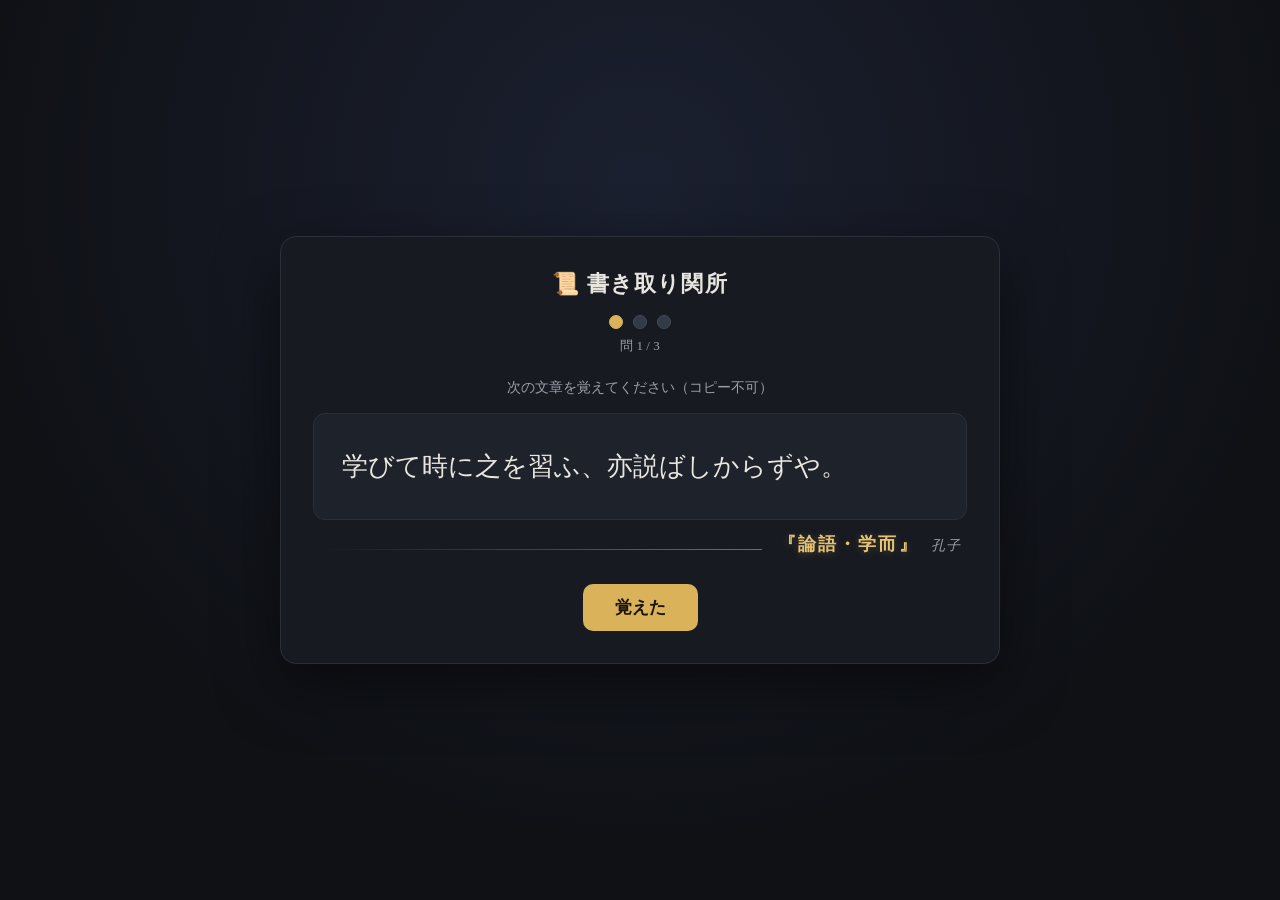
==== continue.html @ 32864d5e "CSSを基盤とクイズに分離し、ヒントのぼかしを6pxに調整 - overlay.css を分割:   - core/overlay.css       … 基盤の共有スタイル（オーバーレイ/カード/ヘ" ====
<!DOCTYPE html>
<html lang="ja">
<head>
  <meta charset="utf-8">
  <meta name="viewport" content="width=device-width, initial-scale=1">
  <title>書き取りを続ける</title>
  <link rel="stylesheet" href="core/overlay.css">
  <link rel="stylesheet" href="quizzes/dictation/dictation.css">
  <style>html, body { margin: 0; height: 100%; background: #0f1115; }</style>
</head>
<body>
  <div id="ytg-root"></div>
  <script src="core/registry.js"></script>
  <script src="core/ui.js"></script>
  <script src="config.js"></script>
  <script src="quizzes/dictation/passages.js"></script>
  <script src="quizzes/dictation/dictation.js"></script>
  <script src="continue.js"></script>
</body>
</html>
---- core/overlay.css ----
/* 書き取り関所 — 基盤（共有）スタイル。
   host.js / continue.js / ui.js が生成する、クイズ形式に依存しない部分。
   クイズ固有のスタイルは各 quizzes/<形式>/<形式>.css に置く。
   読み込み順: この基盤CSS → 各クイズCSS（クイズ側が .ytg-btn 等を上書きできるように）。 */

html.ytg-lock-scroll,
html.ytg-lock-scroll body {
  overflow: hidden !important;
}

.ytg-overlay {
  position: fixed;
  inset: 0;
  z-index: 2147483647;
  background: #0f1115;
  background: radial-gradient(circle at 50% 20%, #1b2030 0%, #0f1115 70%);
  display: flex;
  align-items: center;
  justify-content: center;
  padding: 24px;
  box-sizing: border-box;
  font-family: "Hiragino Mincho ProN", "Yu Mincho", "YuMincho", "MS Mincho", serif;
  color: #e8e6df;
}

.ytg-card {
  width: min(720px, 100%);
  max-height: calc(100vh - 48px);
  overflow-y: auto;
  background: #171a21;
  border: 1px solid #2a2f3a;
  border-radius: 16px;
  box-shadow: 0 20px 60px rgba(0, 0, 0, 0.5);
  padding: 32px;
  box-sizing: border-box;
}

/* --- ヘッダ --- */
.ytg-header { text-align: center; margin-bottom: 24px; }
.ytg-title { font-size: 22px; font-weight: 700; letter-spacing: 0.05em; }
.ytg-subtitle { font-size: 14px; color: #9aa0ab; margin-top: 6px; }
.ytg-progress {
  display: flex;
  flex-wrap: wrap;
  justify-content: center;
  gap: 10px;
  margin-top: 16px;
}
.ytg-dot {
  width: 12px;
  height: 12px;
  border-radius: 50%;
  background: #333a47;
  border: 1px solid #444c5a;
}
.ytg-dot.active { background: #d9b25a; border-color: #d9b25a; }
.ytg-dot.done { background: #5aa06a; border-color: #5aa06a; }
.ytg-proglabel { font-size: 13px; color: #9aa0ab; margin-top: 8px; }

/* --- 本文 --- */
.ytg-body { text-align: center; }
.ytg-hint { font-size: 14px; color: #9aa0ab; margin-bottom: 16px; }

/* --- ボタン --- */
.ytg-btnrow { display: flex; gap: 12px; justify-content: center; }
.ytg-btn {
  font-family: inherit;
  font-size: 17px;
  padding: 12px 32px;
  border-radius: 10px;
  border: none;
  cursor: pointer;
  transition: transform 0.05s ease, background 0.15s ease;
}
.ytg-btn:active { transform: translateY(1px); }
.ytg-btn-primary { background: #d9b25a; color: #1a1408; font-weight: 700; }
.ytg-btn-primary:hover { background: #e6c273; }
.ytg-btn-ghost {
  background: transparent;
  color: #9aa0ab;
  border: 1px solid #3a4150;
}
.ytg-btn-ghost:hover { color: #e8e6df; border-color: #5a6270; }

.ytg-btn-big {
  font-size: 20px;
  padding: 18px 28px;
  width: 100%;
  box-sizing: border-box;
}

.ytg-btn:disabled { cursor: not-allowed; }

/* 縦積みボタン（クリア後の選択画面用） */
.ytg-btnstack {
  display: flex;
  flex-direction: column;
  gap: 12px;
  align-items: stretch;
  margin-top: 8px;
}
---- quizzes/dictation/dictation.css ----
/* 書き取りクイズ固有のスタイル。dictation.js が生成する要素を対象にする。
   基盤CSS(core/overlay.css)の後に読み込む前提（.ytg-btn 等を上書きするため）。 */

.ytg-text {
  font-size: 26px;
  line-height: 1.9;
  padding: 28px;
  background: #1e222b;
  border: 1px solid #2a2f3a;
  border-radius: 12px;
  margin-bottom: 12px;
  text-align: left;
  white-space: pre-wrap;
  word-break: break-word;
}

/* 作品タイトルの署名（表示欄・入力欄の下） */
.ytg-cite {
  display: flex;
  align-items: baseline;
  justify-content: flex-end;
  gap: 12px;
  margin: 0 6px 28px;
  position: relative;
}
.ytg-cite::before {
  content: "";
  flex: 1;
  height: 1px;
  margin-right: 4px;
  background: linear-gradient(to right, transparent, #d9b25a88);
}
.ytg-cite-title {
  font-size: 18px;
  font-weight: 700;
  letter-spacing: 0.12em;
  color: #e6c273;
  text-shadow: 0 1px 8px rgba(217, 178, 90, 0.25);
}
.ytg-cite-author {
  font-size: 14px;
  letter-spacing: 0.08em;
  color: #9aa0ab;
  font-style: italic;
}

.ytg-noselect {
  -webkit-user-select: none;
  -moz-user-select: none;
  -ms-user-select: none;
  user-select: none;
}

/* ヒント: 原文をぼかす。濃淡（漢字かどうか）は分かるが読み取れない程度。
   ぼかしの強さは blur() の値で調整（大きいほど読みにくい）。 */
.ytg-blur {
  filter: blur(6px);
}

.ytg-input {
  width: 100%;
  box-sizing: border-box;
  font-family: inherit;
  /* 表示欄(.ytg-text)と同じ font-size / line-height / padding に揃える。
     こうすると1行あたりの文字数＝折り返し位置が一致し、
     「表示のときここまで文字があった」という記憶と入力中の見た目がずれない。 */
  font-size: 26px;
  line-height: 1.9;
  padding: 28px;
  background: #1e222b;
  color: #e8e6df;
  border: 1px solid #3a4150;
  border-radius: 12px;
  resize: vertical;
  margin-bottom: 20px;
  outline: none;
  word-break: break-word;
}
.ytg-input:focus { border-color: #d9b25a; }

/* --- 待機中の「覚えた」: 左から右へ金色に満ちる ---
   背景は最初から .ytg-btn-primary の金のまま。灰色の覆いを上に重ねて隠し、
   それを右端起点で縮める（scaleX(1)→0）ことで左から金が現れるように見せる。
   ボタンの背景色は一度も変化しないため、完成時にトランジションが発火せずフラッシュしない。
   transform だけで動かすので GPU 合成で軽く、縁も滑らか（再描画が起きない）。
   文字色・太字は .ytg-btn-primary の濃色をそのまま使う。 */
.ytg-btn-arming,
.ytg-btn-arming:hover {
  position: relative;
  overflow: hidden;      /* 覆いを角丸に沿ってクリップ */
  background: #d9b25a;   /* 金で固定（hover の明色化も抑止） */
}
.ytg-fill {
  position: absolute;
  inset: 0;
  z-index: 0;
  background: #9aa0ab;   /* 未充填を隠す灰の覆い。右側に残り、左から金が現れる。 */
  transform: scaleX(1);
  transform-origin: right center;
  will-change: transform;   /* 合成レイヤーに載せて滑らかに */
  animation: ytg-fill-x 5s linear forwards; /* 実際の時間は JS が duration を上書き */
}
.ytg-arm-label {
  position: relative;
  z-index: 1;            /* ラベルを覆いの上に */
}
@keyframes ytg-fill-x { to { transform: scaleX(0); } }

/* --- 結果 --- */
.ytg-result { font-size: 20px; font-weight: 700; margin-bottom: 20px; }
.ytg-ok { color: #7ad18a; }
.ytg-ng { color: #e88a8a; }

/* --- diff表示 --- */
.ytg-diff {
  font-size: 24px;
  line-height: 2;
  padding: 24px;
  background: #1e222b;
  border: 1px solid #2a2f3a;
  border-radius: 12px;
  margin-bottom: 16px;
  text-align: left;
  white-space: pre-wrap;
  word-break: break-word;
}
.ytg-eq  { color: #cfd3da; }
.ytg-ins { color: #e88a8a; text-decoration: line-through; background: rgba(232, 138, 138, 0.15); }
.ytg-del { color: #7ad18a; background: rgba(122, 209, 138, 0.18); border-radius: 3px; }
.ytg-legend { font-size: 13px; color: #9aa0ab; margin-bottom: 20px; }
.ytg-legend .ytg-eq  { color: #cfd3da; }
.ytg-legend .ytg-ins { text-decoration: none; background: none; color: #e88a8a; }
.ytg-legend .ytg-del { background: none; color: #7ad18a; }
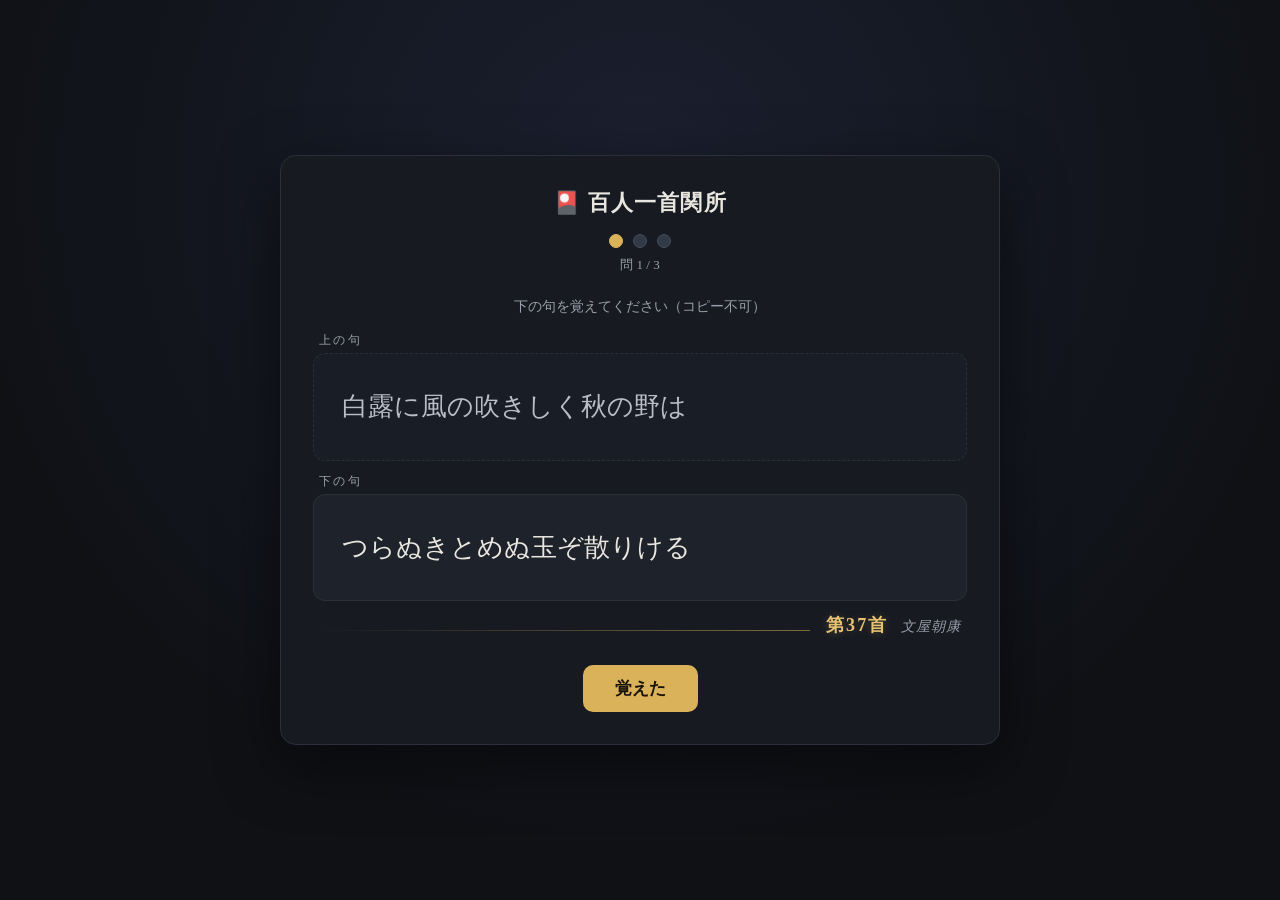
==== commit e422ebcd: "百人一首書き取りクイズをプラグインとして追加 - 上の句を常に表示し、下の句のみ覚えて入力する（全100首から3首ランダム） - 「覚えた」の5秒待機ゲージなし - プラグイン運用の方針に基づき採点ロ" ====
--- a/continue.html
+++ b/continue.html
@@ -6,6 +6,7 @@
   <title>書き取りを続ける</title>
   <link rel="stylesheet" href="core/overlay.css">
   <link rel="stylesheet" href="quizzes/dictation/dictation.css">
+  <link rel="stylesheet" href="quizzes/hyakunin/hyakunin.css">
   <style>html, body { margin: 0; height: 100%; background: #0f1115; }</style>
 </head>
 <body>
@@ -15,6 +16,8 @@
   <script src="config.js"></script>
   <script src="quizzes/dictation/passages.js"></script>
   <script src="quizzes/dictation/dictation.js"></script>
+  <script src="quizzes/hyakunin/poems.js"></script>
+  <script src="quizzes/hyakunin/hyakunin.js"></script>
   <script src="continue.js"></script>
 </body>
 </html>
--- a/quizzes/hyakunin/hyakunin.css
+++ b/quizzes/hyakunin/hyakunin.css
@@ -0,0 +1,124 @@
+/* 百人一首クイズ固有のスタイル。hyakunin.js が生成する要素を対象にする。
+   基盤CSS(core/overlay.css)の後に読み込む前提。
+   プラグインとして自己完結させるため、dictation.css と共通のルール
+   （.ytg-text / .ytg-input / diff 等）も同値でここに持つ
+   （フォーク運用で quizzes/dictation を消しても崩れない）。 */
+
+.ytg-text {
+  font-size: 26px;
+  line-height: 1.9;
+  padding: 28px;
+  background: #1e222b;
+  border: 1px solid #2a2f3a;
+  border-radius: 12px;
+  margin-bottom: 12px;
+  text-align: left;
+  white-space: pre-wrap;
+  word-break: break-word;
+}
+
+/* 歌番号・作者の署名（表示欄・入力欄の下） */
+.ytg-cite {
+  display: flex;
+  align-items: baseline;
+  justify-content: flex-end;
+  gap: 12px;
+  margin: 0 6px 28px;
+  position: relative;
+}
+.ytg-cite::before {
+  content: "";
+  flex: 1;
+  height: 1px;
+  margin-right: 4px;
+  background: linear-gradient(to right, transparent, #d9b25a88);
+}
+.ytg-cite-title {
+  font-size: 18px;
+  font-weight: 700;
+  letter-spacing: 0.12em;
+  color: #e6c273;
+  text-shadow: 0 1px 8px rgba(217, 178, 90, 0.25);
+}
+.ytg-cite-author {
+  font-size: 14px;
+  letter-spacing: 0.08em;
+  color: #9aa0ab;
+  font-style: italic;
+}
+
+.ytg-noselect {
+  -webkit-user-select: none;
+  -moz-user-select: none;
+  -ms-user-select: none;
+  user-select: none;
+}
+
+/* ヒント: 下の句をぼかす（読み取れないが濃淡は分かる程度） */
+.ytg-blur {
+  filter: blur(6px);
+}
+
+.ytg-input {
+  width: 100%;
+  box-sizing: border-box;
+  font-family: inherit;
+  /* 表示欄(.ytg-text)と同じ font-size / line-height / padding に揃える */
+  font-size: 26px;
+  line-height: 1.9;
+  padding: 28px;
+  background: #1e222b;
+  color: #e8e6df;
+  border: 1px solid #3a4150;
+  border-radius: 12px;
+  resize: vertical;
+  margin-bottom: 20px;
+  outline: none;
+  word-break: break-word;
+}
+.ytg-input:focus { border-color: #d9b25a; }
+
+/* --- 上の句 / 下の句 --------------------------------------------------- */
+/* 欄の左上に添える小ラベル */
+.hy-label {
+  font-size: 12px;
+  letter-spacing: 0.2em;
+  color: #9aa0ab;
+  margin: 0 6px 4px;
+  text-align: left;
+}
+
+/* 上の句: 常に表示される手掛かり。覚える対象（下の句）より控えめにする。 */
+.hy-kami {
+  color: #b8bdc7;
+  background: #191d25;
+  border-style: dashed;
+}
+
+/* 下の句: 覚える対象。基準の .ytg-text のまま（強調は色に頼らない）。 */
+
+/* --- 結果 --- */
+.ytg-result { font-size: 20px; font-weight: 700; margin-bottom: 20px; }
+.ytg-ok { color: #7ad18a; }
+.ytg-ng { color: #e88a8a; }
+
+/* --- diff表示 --- */
+.ytg-diff {
+  font-size: 24px;
+  line-height: 2;
+  padding: 24px;
+  background: #1e222b;
+  border: 1px solid #2a2f3a;
+  border-radius: 12px;
+  margin-bottom: 16px;
+  text-align: left;
+  white-space: pre-wrap;
+  word-break: break-word;
+}
+.ytg-eq  { color: #cfd3da; }
+.ytg-ins { color: #e88a8a; text-decoration: line-through; background: rgba(232, 138, 138, 0.15); }
+.ytg-del { color: #7ad18a; background: rgba(122, 209, 138, 0.18); border-radius: 3px; }
+.ytg-legend { font-size: 13px; color: #9aa0ab; margin-bottom: 20px; }
+.ytg-legend .ytg-eq  { color: #cfd3da; }
+.ytg-legend .ytg-ins { text-decoration: none; background: none; color: #e88a8a; }
+.ytg-legend .ytg-del { background: none; color: #7ad18a; }
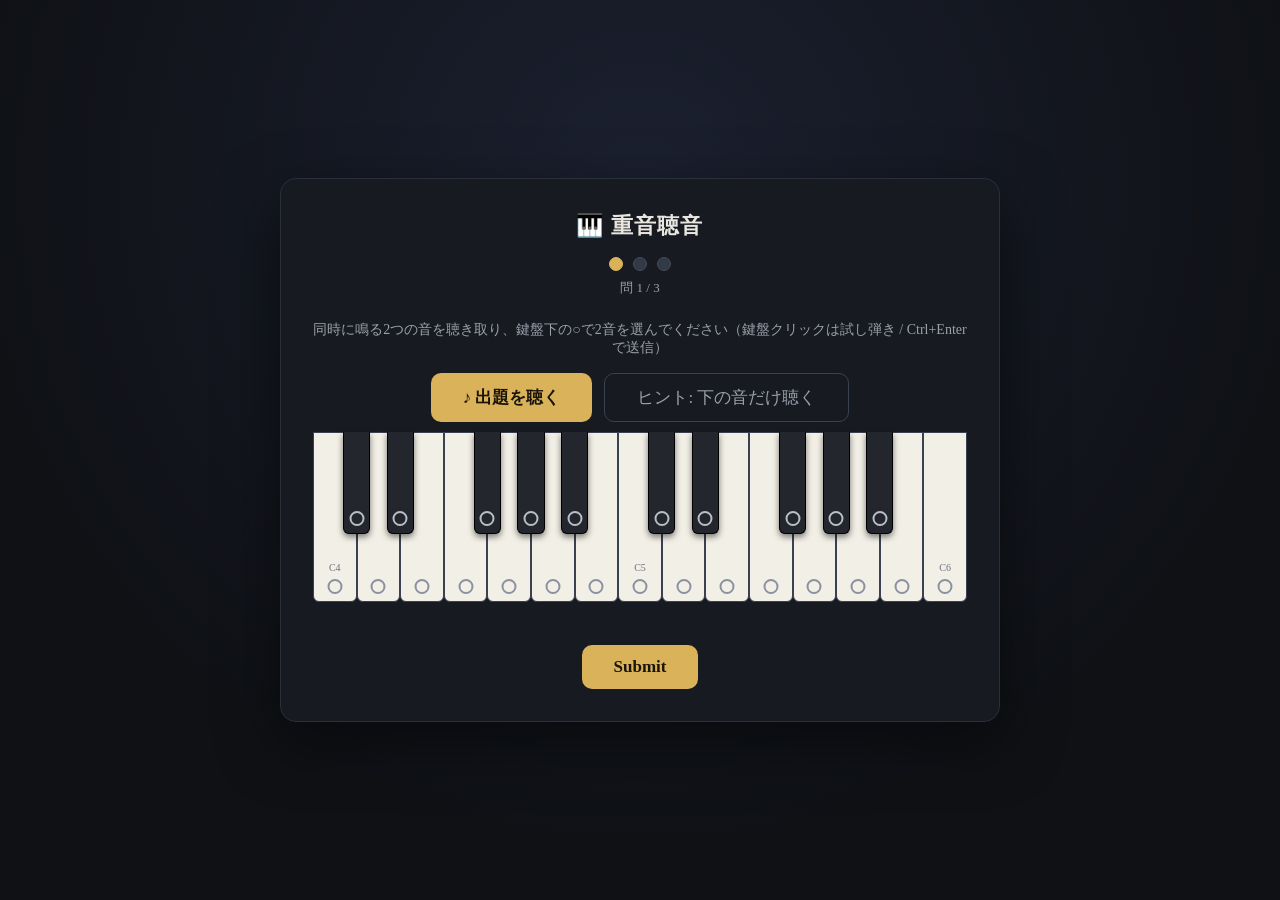
==== commit 22eb9c43: "ソルフェージュの重音聴音クイズをプラグインとして追加 - 下の音（C4〜C5）と度数（短2度〜完全8度）をランダムに決めて2音を出題 - 音源は Web Audio API で合成（音声ファイル不要）" ====
--- a/continue.html
+++ b/continue.html
@@ -7,6 +7,7 @@
   <link rel="stylesheet" href="core/overlay.css">
   <link rel="stylesheet" href="quizzes/dictation/dictation.css">
   <link rel="stylesheet" href="quizzes/hyakunin/hyakunin.css">
+  <link rel="stylesheet" href="quizzes/solfege/chord.css">
   <style>html, body { margin: 0; height: 100%; background: #0f1115; }</style>
 </head>
 <body>
@@ -18,6 +19,7 @@
   <script src="quizzes/dictation/dictation.js"></script>
   <script src="quizzes/hyakunin/poems.js"></script>
   <script src="quizzes/hyakunin/hyakunin.js"></script>
+  <script src="quizzes/solfege/chord.js"></script>
   <script src="continue.js"></script>
 </body>
 </html>
--- a/quizzes/solfege/chord.css
+++ b/quizzes/solfege/chord.css
@@ -0,0 +1,100 @@
+/* 重音聴音クイズ固有のスタイル。chord.js が生成する要素を対象にする。
+   基盤CSS(core/overlay.css)の後に読み込む前提。
+   プラグインとして自己完結させるため、他クイズと共通の結果表示ルールも
+   同値でここに持つ。 */
+
+/* --- ピアノ鍵盤 --------------------------------------------------------- */
+.sf-kbd {
+  position: relative;
+  height: 170px;
+  margin: 10px 0 14px;
+  -webkit-user-select: none;
+  user-select: none;
+}
+
+.sf-key {
+  position: absolute;
+  top: 0;
+  box-sizing: border-box;
+  border-radius: 0 0 6px 6px;
+  cursor: pointer;
+}
+
+.sf-white {
+  height: 100%;
+  background: #f2efe6;
+  border: 1px solid #3a4150;
+  z-index: 1;
+}
+.sf-white:hover { background: #fff9e8; }
+.sf-white:active { background: #ead9a8; }
+
+.sf-black {
+  height: 60%;
+  background: #23262d;
+  border: 1px solid #000;
+  border-top: none;
+  z-index: 2;
+  box-shadow: 0 3px 6px rgba(0, 0, 0, 0.5);
+}
+.sf-black:hover { background: #333845; }
+.sf-black:active { background: #4a4130; }
+
+/* C の音名ラベル（位置の目印） */
+.sf-keylabel {
+  position: absolute;
+  bottom: 28px;
+  left: 0;
+  width: 100%;
+  text-align: center;
+  font-size: 10px;
+  color: #6b7280;
+  pointer-events: none;
+}
+
+/* --- 解答の選択○（鍵盤クリック＝試し弾きとは別に、これで選ぶ） --------- */
+.sf-dot {
+  position: absolute;
+  left: 50%;
+  transform: translateX(-50%);
+  bottom: 7px;
+  width: 15px;
+  height: 15px;
+  border-radius: 50%;
+  box-sizing: border-box;
+  border: 2px solid #8a92a0;
+  background: transparent;
+}
+.sf-black .sf-dot { border-color: #b8bdc7; }
+.sf-dot:hover { border-color: #d9b25a; }
+
+/* 選択中: ○が金色に埋まり、鍵盤も淡く光る */
+.sf-sel .sf-dot {
+  background: #d9b25a;
+  border-color: #d9b25a;
+}
+.sf-white.sf-sel { background: #f7e9c4; }
+.sf-black.sf-sel { background: #57492a; }
+
+/* --- 答え合わせの色付け（自分の選んだ音の正誤のみ。正解の音は明かさない） */
+.sf-white.sf-ok { background: #bfe3c6; border-color: #4d8a59; }
+.sf-black.sf-ok { background: #2f5a38; }
+.sf-white.sf-ng { background: #ecc4c4; border-color: #a05252; }
+.sf-black.sf-ng { background: #6a3232; }
+.sf-legend-ok { color: #7ad18a; }
+.sf-legend-ng { color: #e88a8a; }
+
+/* --- 状態表示（「2音選んでください」等） -------------------------------- */
+.sf-status {
+  min-height: 1.4em;
+  font-size: 13px;
+  color: #e88a8a;
+  margin-bottom: 10px;
+  text-align: left;
+}
+
+/* --- 結果（他クイズと同値の共通ルール） --------------------------------- */
+.ytg-result { font-size: 20px; font-weight: 700; margin-bottom: 20px; }
+.ytg-ok { color: #7ad18a; }
+.ytg-ng { color: #e88a8a; }
+.ytg-legend { font-size: 13px; color: #9aa0ab; margin-bottom: 20px; }
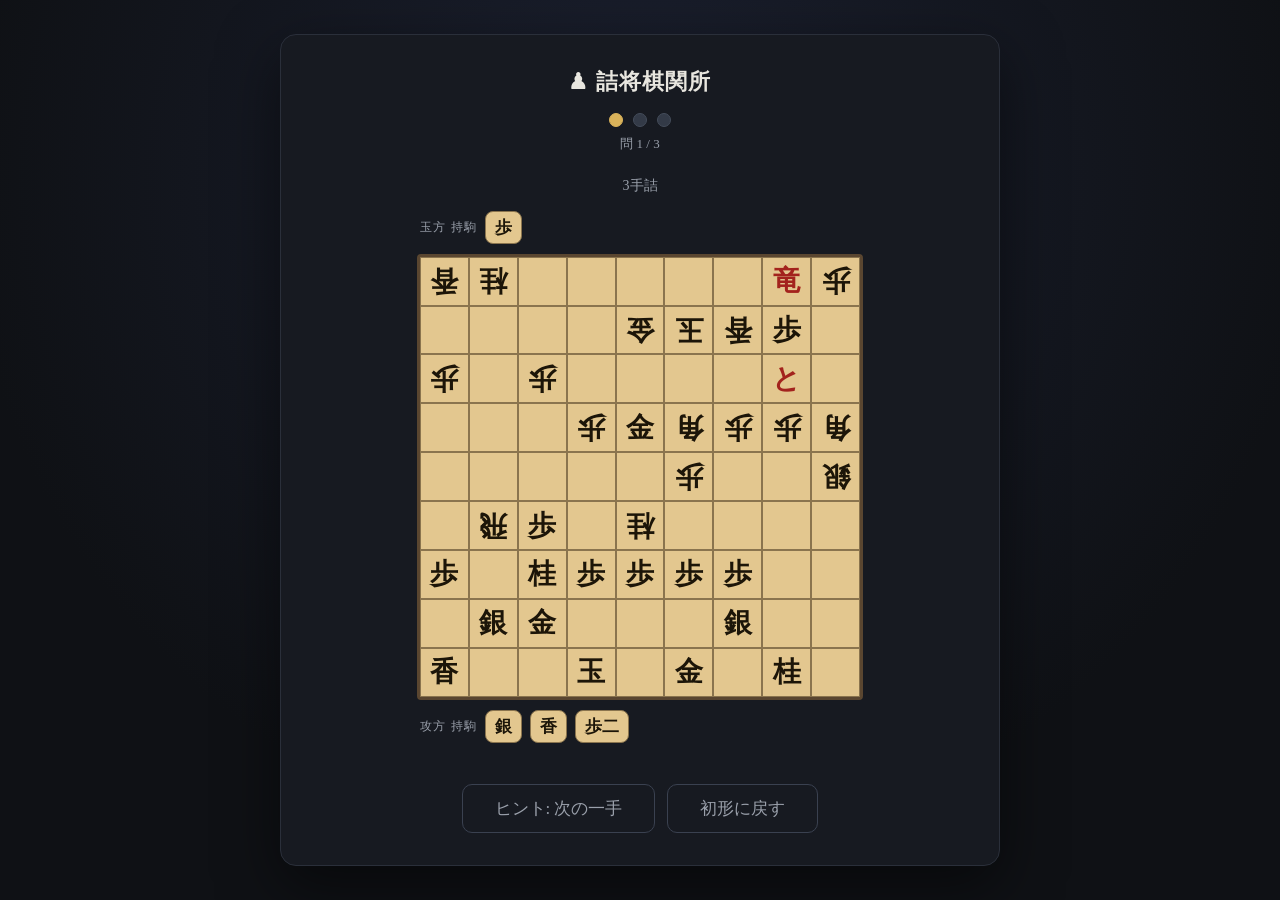
==== commit b504c95c: "詰将棋クイズ（3手詰め）をプラグインとして追加 - 将棋ルールエンジン＋簡易詰みソルバーを自前実装（王手限定探索。   成・不成、打ち駒、二歩、行き所のない駒、王手放置・打ち歩詰めの禁止に対応） - " ====
--- a/continue.html
+++ b/continue.html
@@ -8,6 +8,7 @@
   <link rel="stylesheet" href="quizzes/dictation/dictation.css">
   <link rel="stylesheet" href="quizzes/hyakunin/hyakunin.css">
   <link rel="stylesheet" href="quizzes/solfege/chord.css">
+  <link rel="stylesheet" href="quizzes/tsume/tsume.css">
   <style>html, body { margin: 0; height: 100%; background: #0f1115; }</style>
 </head>
 <body>
@@ -20,6 +21,9 @@
   <script src="quizzes/hyakunin/poems.js"></script>
   <script src="quizzes/hyakunin/hyakunin.js"></script>
   <script src="quizzes/solfege/chord.js"></script>
+  <script src="quizzes/tsume/shogi.js"></script>
+  <script src="quizzes/tsume/problems.js"></script>
+  <script src="quizzes/tsume/tsume.js"></script>
   <script src="continue.js"></script>
 </body>
 </html>
--- a/quizzes/solfege/chord.css
+++ b/quizzes/solfege/chord.css
@@ -93,6 +93,17 @@
   text-align: left;
 }
 
+/* 「正解」表示: 1.2秒見せてから0.6秒でフェードアウト。
+   opacity だけを変え、行の高さは残してレイアウトを揺らさない。 */
+.sf-fadeout {
+  animation: sf-fade 1.8s ease forwards;
+}
+@keyframes sf-fade {
+  0%   { opacity: 1; }
+  67%  { opacity: 1; }
+  100% { opacity: 0; }
+}
+
 /* --- 結果（他クイズと同値の共通ルール） --------------------------------- */
 .ytg-result { font-size: 20px; font-weight: 700; margin-bottom: 20px; }
 .ytg-ok { color: #7ad18a; }
--- a/quizzes/tsume/tsume.css
+++ b/quizzes/tsume/tsume.css
@@ -0,0 +1,133 @@
+/* 詰将棋クイズ固有のスタイル。tsume.js が生成する要素を対象にする。
+   基盤CSS(core/overlay.css)の後に読み込む前提。
+   プラグインとして自己完結させるため、共通の結果表示ルールも同値でここに持つ。 */
+
+/* --- 盤 ------------------------------------------------------------------ */
+.ts-board {
+  position: relative; /* 「正解」オーバーレイの基準 */
+  display: grid;
+  grid-template-columns: repeat(9, 1fr);
+  grid-template-rows: repeat(9, 1fr); /* 駒のない段も同じ高さに保つ */
+  width: min(100%, 440px);
+  aspect-ratio: 1;
+  margin: 10px auto;
+  background: #e3c78f;
+  border: 3px solid #5a4630;
+  border-radius: 4px;
+  -webkit-user-select: none;
+  user-select: none;
+}
+
+.ts-cell {
+  position: relative;
+  border: 1px solid #8a744e;
+  display: flex;
+  align-items: center;
+  justify-content: center;
+  cursor: pointer;
+  box-sizing: border-box;
+}
+
+.ts-piece {
+  font-size: clamp(16px, 4.2vmin, 28px);
+  font-weight: 700;
+  color: #1c1508;
+  line-height: 1;
+  pointer-events: none;
+}
+.ts-gote { transform: rotate(180deg); display: inline-block; }
+.ts-promoted { color: #a3231d; }
+
+/* 選択中の駒・直前の着手・候補マス */
+.ts-selsq { outline: 3px solid #d9b25a; outline-offset: -3px; }
+.ts-last { background: #d9ad63; }
+.ts-cand { background: #f0dfae; }
+.ts-cand::after {
+  content: "";
+  position: absolute;
+  width: 22%;
+  height: 22%;
+  border-radius: 50%;
+  background: #b08b3a;
+  opacity: 0.75;
+}
+
+/* ヒントの点滅 */
+.ts-flash { animation: ts-flash-kf 0.5s ease 3; }
+@keyframes ts-flash-kf {
+  50% { background: #ffd76e; }
+}
+
+/* --- 持駒 ---------------------------------------------------------------- */
+.ts-hand {
+  display: flex;
+  align-items: center;
+  gap: 8px;
+  flex-wrap: wrap;
+  margin: 4px auto;
+  width: min(100%, 440px);
+  text-align: left;
+}
+.ts-hand-label {
+  font-size: 12px;
+  color: #9aa0ab;
+  letter-spacing: 0.1em;
+  white-space: nowrap;
+}
+.ts-chip {
+  display: inline-block;
+  padding: 4px 9px;
+  border-radius: 8px;
+  background: #e3c78f;
+  color: #1c1508;
+  font-size: 17px;
+  font-weight: 700;
+  border: 1px solid #8a744e;
+}
+.ts-chip-mine { cursor: pointer; }
+.ts-chip-mine:hover { background: #f0dfae; }
+.ts-chip-none {
+  background: none;
+  border: none;
+  color: #6b7280;
+  font-weight: 400;
+  font-size: 13px;
+}
+
+/* --- 状態表示 ------------------------------------------------------------ */
+.ts-status {
+  min-height: 1.6em;
+  margin: 6px 0 10px;
+}
+.ts-msg { font-size: 14px; color: #e8c988; margin-right: 8px; }
+
+/* 詰み上がり時に盤面中央へ重ねる「正解」 */
+.ts-correct-overlay {
+  position: absolute;
+  inset: 0;
+  display: flex;
+  align-items: center;
+  justify-content: center;
+  font-size: 56px;
+  font-weight: 700;
+  letter-spacing: 0.3em;
+  text-indent: 0.3em; /* letter-spacing の右余白ぶんを補正して中央に */
+  color: #7ad18a;
+  background: rgba(15, 17, 21, 0.55);
+  text-shadow: 0 2px 16px rgba(0, 0, 0, 0.8);
+  pointer-events: none;
+  z-index: 3;
+}
+
+/* 「正解」表示: しばらく見せてからフェードアウト */
+.ts-fadeout { animation: ts-fade 1.8s ease forwards; }
+@keyframes ts-fade {
+  0%   { opacity: 1; }
+  67%  { opacity: 1; }
+  100% { opacity: 0; }
+}
+
+/* --- 結果（他クイズと同値の共通ルール） ----------------------------------- */
+.ytg-result { font-size: 20px; font-weight: 700; margin-bottom: 20px; }
+.ytg-ok { color: #7ad18a; }
+.ytg-ng { color: #e88a8a; }
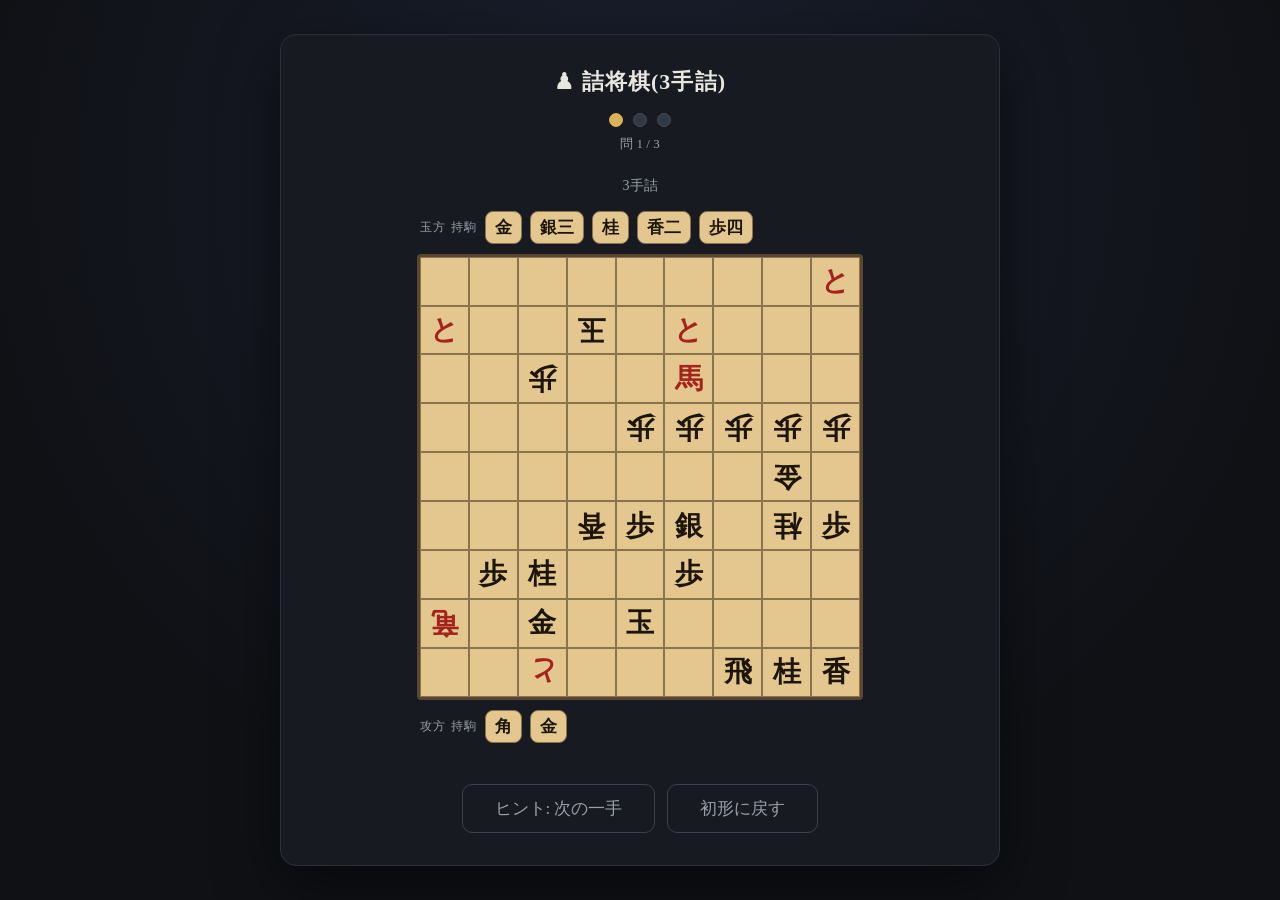
==== commit 93d80d34: "プラグインのフォルダ名・ファイル名・IDを表示名に合わせて統一 - dictation → koten（古典文学）: フォルダ・ファイル・ID・データキーを改名 - solfege/chord → j" ====
--- a/continue.html
+++ b/continue.html
@@ -5,9 +5,9 @@
   <meta name="viewport" content="width=device-width, initial-scale=1">
   <title>書き取りを続ける</title>
   <link rel="stylesheet" href="core/overlay.css">
-  <link rel="stylesheet" href="quizzes/dictation/dictation.css">
+  <link rel="stylesheet" href="quizzes/koten/koten.css">
   <link rel="stylesheet" href="quizzes/hyakunin/hyakunin.css">
-  <link rel="stylesheet" href="quizzes/solfege/chord.css">
+  <link rel="stylesheet" href="quizzes/juon/juon.css">
   <link rel="stylesheet" href="quizzes/tsume/tsume.css">
   <style>html, body { margin: 0; height: 100%; background: #0f1115; }</style>
 </head>
@@ -16,11 +16,11 @@
   <script src="core/registry.js"></script>
   <script src="core/ui.js"></script>
   <script src="config.js"></script>
-  <script src="quizzes/dictation/passages.js"></script>
-  <script src="quizzes/dictation/dictation.js"></script>
+  <script src="quizzes/koten/passages.js"></script>
+  <script src="quizzes/koten/koten.js"></script>
   <script src="quizzes/hyakunin/poems.js"></script>
   <script src="quizzes/hyakunin/hyakunin.js"></script>
-  <script src="quizzes/solfege/chord.js"></script>
+  <script src="quizzes/juon/juon.js"></script>
   <script src="quizzes/tsume/shogi.js"></script>
   <script src="quizzes/tsume/problems.js"></script>
   <script src="quizzes/tsume/tsume.js"></script>
--- a/quizzes/koten/koten.css
+++ b/quizzes/koten/koten.css
@@ -0,0 +1,133 @@
+/* 書き取りクイズ固有のスタイル。koten.js が生成する要素を対象にする。
+   基盤CSS(core/overlay.css)の後に読み込む前提（.ytg-btn 等を上書きするため）。 */
+
+.ytg-text {
+  font-size: 26px;
+  line-height: 1.9;
+  padding: 28px;
+  background: #1e222b;
+  border: 1px solid #2a2f3a;
+  border-radius: 12px;
+  margin-bottom: 12px;
+  text-align: left;
+  white-space: pre-wrap;
+  word-break: break-word;
+}
+
+/* 作品タイトルの署名（表示欄・入力欄の下） */
+.ytg-cite {
+  display: flex;
+  align-items: baseline;
+  justify-content: flex-end;
+  gap: 12px;
+  margin: 0 6px 28px;
+  position: relative;
+}
+.ytg-cite::before {
+  content: "";
+  flex: 1;
+  height: 1px;
+  margin-right: 4px;
+  background: linear-gradient(to right, transparent, #d9b25a88);
+}
+.ytg-cite-title {
+  font-size: 18px;
+  font-weight: 700;
+  letter-spacing: 0.12em;
+  color: #e6c273;
+  text-shadow: 0 1px 8px rgba(217, 178, 90, 0.25);
+}
+.ytg-cite-author {
+  font-size: 14px;
+  letter-spacing: 0.08em;
+  color: #9aa0ab;
+  font-style: italic;
+}
+
+.ytg-noselect {
+  -webkit-user-select: none;
+  -moz-user-select: none;
+  -ms-user-select: none;
+  user-select: none;
+}
+
+/* ヒント: 原文をぼかす。濃淡（漢字かどうか）は分かるが読み取れない程度。
+   ぼかしの強さは blur() の値で調整（大きいほど読みにくい）。 */
+.ytg-blur {
+  filter: blur(6px);
+}
+
+.ytg-input {
+  width: 100%;
+  box-sizing: border-box;
+  font-family: inherit;
+  /* 表示欄(.ytg-text)と同じ font-size / line-height / padding に揃える。
+     こうすると1行あたりの文字数＝折り返し位置が一致し、
+     「表示のときここまで文字があった」という記憶と入力中の見た目がずれない。 */
+  font-size: 26px;
+  line-height: 1.9;
+  padding: 28px;
+  background: #1e222b;
+  color: #e8e6df;
+  border: 1px solid #3a4150;
+  border-radius: 12px;
+  resize: vertical;
+  margin-bottom: 20px;
+  outline: none;
+  word-break: break-word;
+}
+.ytg-input:focus { border-color: #d9b25a; }
+
+/* --- 待機中の「覚えた」: 左から右へ金色に満ちる ---
+   背景は最初から .ytg-btn-primary の金のまま。灰色の覆いを上に重ねて隠し、
+   それを右端起点で縮める（scaleX(1)→0）ことで左から金が現れるように見せる。
+   ボタンの背景色は一度も変化しないため、完成時にトランジションが発火せずフラッシュしない。
+   transform だけで動かすので GPU 合成で軽く、縁も滑らか（再描画が起きない）。
+   文字色・太字は .ytg-btn-primary の濃色をそのまま使う。 */
+.ytg-btn-arming,
+.ytg-btn-arming:hover {
+  position: relative;
+  overflow: hidden;      /* 覆いを角丸に沿ってクリップ */
+  background: #d9b25a;   /* 金で固定（hover の明色化も抑止） */
+}
+.ytg-fill {
+  position: absolute;
+  inset: 0;
+  z-index: 0;
+  background: #9aa0ab;   /* 未充填を隠す灰の覆い。右側に残り、左から金が現れる。 */
+  transform: scaleX(1);
+  transform-origin: right center;
+  will-change: transform;   /* 合成レイヤーに載せて滑らかに */
+  animation: ytg-fill-x 5s linear forwards; /* 実際の時間は JS が duration を上書き */
+}
+.ytg-arm-label {
+  position: relative;
+  z-index: 1;            /* ラベルを覆いの上に */
+}
+@keyframes ytg-fill-x { to { transform: scaleX(0); } }
+
+/* --- 結果 --- */
+.ytg-result { font-size: 20px; font-weight: 700; margin-bottom: 20px; }
+.ytg-ok { color: #7ad18a; }
+.ytg-ng { color: #e88a8a; }
+
+/* --- diff表示 --- */
+.ytg-diff {
+  font-size: 24px;
+  line-height: 2;
+  padding: 24px;
+  background: #1e222b;
+  border: 1px solid #2a2f3a;
+  border-radius: 12px;
+  margin-bottom: 16px;
+  text-align: left;
+  white-space: pre-wrap;
+  word-break: break-word;
+}
+.ytg-eq  { color: #cfd3da; }
+.ytg-ins { color: #e88a8a; text-decoration: line-through; background: rgba(232, 138, 138, 0.15); }
+.ytg-del { color: #7ad18a; background: rgba(122, 209, 138, 0.18); border-radius: 3px; }
+.ytg-legend { font-size: 13px; color: #9aa0ab; margin-bottom: 20px; }
+.ytg-legend .ytg-eq  { color: #cfd3da; }
+.ytg-legend .ytg-ins { text-decoration: none; background: none; color: #e88a8a; }
+.ytg-legend .ytg-del { background: none; color: #7ad18a; }
--- a/quizzes/hyakunin/hyakunin.css
+++ b/quizzes/hyakunin/hyakunin.css
@@ -1,8 +1,8 @@
 /* 百人一首クイズ固有のスタイル。hyakunin.js が生成する要素を対象にする。
    基盤CSS(core/overlay.css)の後に読み込む前提。
-   プラグインとして自己完結させるため、dictation.css と共通のルール
+   プラグインとして自己完結させるため、koten.css と共通のルール
    （.ytg-text / .ytg-input / diff 等）も同値でここに持つ
-   （フォーク運用で quizzes/dictation を消しても崩れない）。 */
+   （フォーク運用で quizzes/koten を消しても崩れない）。 */
 
 .ytg-text {
   font-size: 26px;
--- a/quizzes/juon/juon.css
+++ b/quizzes/juon/juon.css
@@ -0,0 +1,111 @@
+/* 重音聴音クイズ固有のスタイル。juon.js が生成する要素を対象にする。
+   基盤CSS(core/overlay.css)の後に読み込む前提。
+   プラグインとして自己完結させるため、他クイズと共通の結果表示ルールも
+   同値でここに持つ。 */
+
+/* --- ピアノ鍵盤 --------------------------------------------------------- */
+.ju-kbd {
+  position: relative;
+  height: 170px;
+  margin: 10px 0 14px;
+  -webkit-user-select: none;
+  user-select: none;
+}
+
+.ju-key {
+  position: absolute;
+  top: 0;
+  box-sizing: border-box;
+  border-radius: 0 0 6px 6px;
+  cursor: pointer;
+}
+
+.ju-white {
+  height: 100%;
+  background: #f2efe6;
+  border: 1px solid #3a4150;
+  z-index: 1;
+}
+.ju-white:hover { background: #fff9e8; }
+.ju-white:active { background: #ead9a8; }
+
+.ju-black {
+  height: 60%;
+  background: #23262d;
+  border: 1px solid #000;
+  border-top: none;
+  z-index: 2;
+  box-shadow: 0 3px 6px rgba(0, 0, 0, 0.5);
+}
+.ju-black:hover { background: #333845; }
+.ju-black:active { background: #4a4130; }
+
+/* C の音名ラベル（位置の目印） */
+.ju-keylabel {
+  position: absolute;
+  bottom: 28px;
+  left: 0;
+  width: 100%;
+  text-align: center;
+  font-size: 10px;
+  color: #6b7280;
+  pointer-events: none;
+}
+
+/* --- 解答の選択○（鍵盤クリック＝試し弾きとは別に、これで選ぶ） --------- */
+.ju-dot {
+  position: absolute;
+  left: 50%;
+  transform: translateX(-50%);
+  bottom: 7px;
+  width: 15px;
+  height: 15px;
+  border-radius: 50%;
+  box-sizing: border-box;
+  border: 2px solid #8a92a0;
+  background: transparent;
+}
+.ju-black .ju-dot { border-color: #b8bdc7; }
+.ju-dot:hover { border-color: #d9b25a; }
+
+/* 選択中: ○が金色に埋まり、鍵盤も淡く光る */
+.ju-sel .ju-dot {
+  background: #d9b25a;
+  border-color: #d9b25a;
+}
+.ju-white.ju-sel { background: #f7e9c4; }
+.ju-black.ju-sel { background: #57492a; }
+
+/* --- 答え合わせの色付け（自分の選んだ音の正誤のみ。正解の音は明かさない） */
+.ju-white.ju-ok { background: #bfe3c6; border-color: #4d8a59; }
+.ju-black.ju-ok { background: #2f5a38; }
+.ju-white.ju-ng { background: #ecc4c4; border-color: #a05252; }
+.ju-black.ju-ng { background: #6a3232; }
+.ju-legend-ok { color: #7ad18a; }
+.ju-legend-ng { color: #e88a8a; }
+
+/* --- 状態表示（「2音選んでください」等） -------------------------------- */
+.ju-status {
+  min-height: 1.4em;
+  font-size: 13px;
+  color: #e88a8a;
+  margin-bottom: 10px;
+  text-align: left;
+}
+
+/* 「正解」表示: 1.2秒見せてから0.6秒でフェードアウト。
+   opacity だけを変え、行の高さは残してレイアウトを揺らさない。 */
+.ju-fadeout {
+  animation: ju-fade 1.8s ease forwards;
+}
+@keyframes ju-fade {
+  0%   { opacity: 1; }
+  67%  { opacity: 1; }
+  100% { opacity: 0; }
+}
+
+/* --- 結果（他クイズと同値の共通ルール） --------------------------------- */
+.ytg-result { font-size: 20px; font-weight: 700; margin-bottom: 20px; }
+.ytg-ok { color: #7ad18a; }
+.ytg-ng { color: #e88a8a; }
+.ytg-legend { font-size: 13px; color: #9aa0ab; margin-bottom: 20px; }
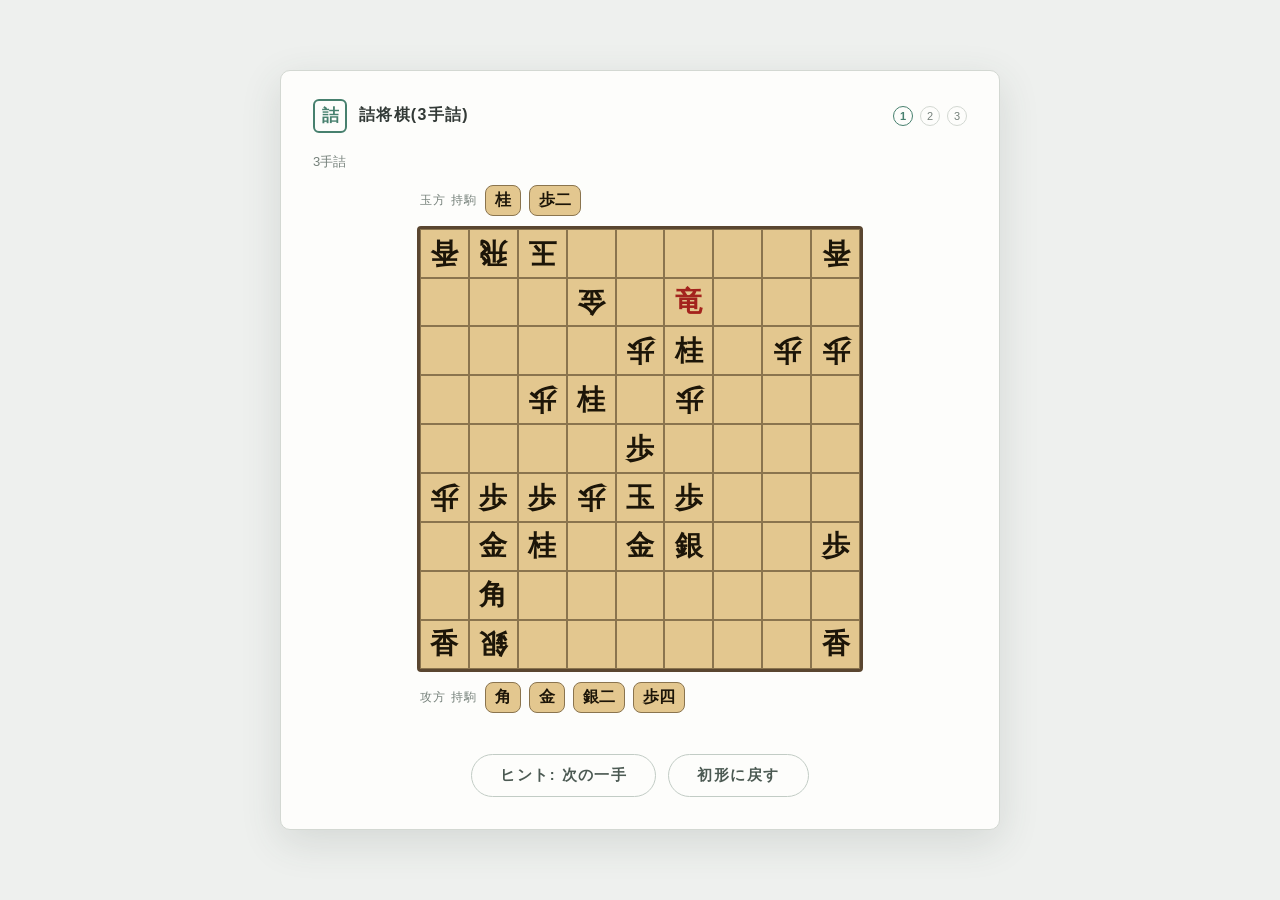
==== commit 77953fa0: "UIを全面刷新: デザイントークン化・ライト/ダーク対応・絵文字全廃 - overlay.css に --k-* トークンを導入。ライト=学習ノート（白地・青磁）、   ダーク=夜の書斎（墨地・琥珀）" ====
--- a/continue.html
+++ b/continue.html
@@ -9,7 +9,13 @@
   <link rel="stylesheet" href="quizzes/hyakunin/hyakunin.css">
   <link rel="stylesheet" href="quizzes/juon/juon.css">
   <link rel="stylesheet" href="quizzes/tsume/tsume.css">
-  <style>html, body { margin: 0; height: 100%; background: #0f1115; }</style>
+  <style>
+    /* 地色は overlay.css のトークンと同値（オーバーレイが全面を覆うため実質見えない保険） */
+    html, body { margin: 0; height: 100%; background: #eef0ee; }
+    @media (prefers-color-scheme: dark) {
+      html, body { background: #16171a; }
+    }
+  </style>
 </head>
 <body>
   <div id="ytg-root"></div>
--- a/core/overlay.css
+++ b/core/overlay.css
@@ -1,7 +1,14 @@
 /* 書き取り関所 — 基盤（共有）スタイル。
    host.js / continue.js / ui.js が生成する、クイズ形式に依存しない部分。
    クイズ固有のスタイルは各 quizzes/<形式>/<形式>.css に置く。
-   読み込み順: この基盤CSS → 各クイズCSS（クイズ側が .ytg-btn 等を上書きできるように）。 */
+   読み込み順: この基盤CSS → 各クイズCSS（クイズ側が .ytg-btn 等を上書きできるように）。
+
+   ── デザイントークン ──────────────────────────────────────────
+   配色はすべて .ytg-overlay に定義する --k-* 変数を参照する。
+   ライト＝「学習ノート」（白ノート地・青磁）、
+   ダーク＝「夜の書斎」（墨地・琥珀）。OSの設定（prefers-color-scheme）に追従。
+   クイズCSSも --k-* を使うこと（意味色 ok/ng はアクセントとは独立）。
+   本文（覚える対象）は明朝、UIはゴシック。装飾は最小限、絵文字は使わない。 */
 
 html.ytg-lock-scroll,
 html.ytg-lock-scroll body {
@@ -9,87 +16,164 @@
 }
 
 .ytg-overlay {
+  /* ライト（学習ノート） */
+  --k-bg: #eef0ee;          /* 画面地 */
+  --k-card: #fdfdfb;        /* カード地 */
+  --k-ink: #333a37;         /* 本文・見出し */
+  --k-sub: #75807a;         /* 補助テキスト */
+  --k-line: #d3d8d2;        /* 罫・枠線 */
+  --k-accent: #47806e;      /* アクセント（青磁） */
+  --k-accent-ink: #fdfdfb;  /* アクセント地の上の文字 */
+  --k-surface: #f3f5f2;     /* 本文欄などの面 */
+  --k-ok: #2f6b45;          /* 意味色: 正・抜け */
+  --k-ng: #b3402e;          /* 意味色: 誤・余分 */
+  --k-ok-bg: #e2efe5;
+  --k-ng-bg: #f6e4e0;
+  --k-btn-border: #c2ccc5;  /* ボタン枠 */
+  --k-btn-ink: #4c5a53;     /* ボタン文字 */
+  --k-cover: #c8d2cb;       /* ゲージの未充填カバー */
+  --k-shadow: 0 12px 40px rgba(60, 70, 64, 0.14);
+
   position: fixed;
   inset: 0;
   z-index: 2147483647;
-  background: #0f1115;
-  background: radial-gradient(circle at 50% 20%, #1b2030 0%, #0f1115 70%);
+  background: var(--k-bg);
   display: flex;
   align-items: center;
   justify-content: center;
   padding: 24px;
   box-sizing: border-box;
-  font-family: "Hiragino Mincho ProN", "Yu Mincho", "YuMincho", "MS Mincho", serif;
-  color: #e8e6df;
+  font-family: "Hiragino Kaku Gothic ProN", "Yu Gothic UI", "Yu Gothic", Meiryo, sans-serif;
+  color: var(--k-ink);
+}
+
+@media (prefers-color-scheme: dark) {
+  .ytg-overlay {
+    /* ダーク（夜の書斎） */
+    --k-bg: #16171a;
+    --k-card: #1e1f23;
+    --k-ink: #d9d6cc;
+    --k-sub: #8d897c;
+    --k-line: #34353a;
+    --k-accent: #b08b52;    /* 琥珀 */
+    --k-accent-ink: #1a1508;
+    --k-surface: #24252a;
+    --k-ok: #86c797;
+    --k-ng: #e08a7a;
+    --k-ok-bg: rgba(134, 199, 151, 0.16);
+    --k-ng-bg: rgba(224, 138, 122, 0.14);
+    --k-btn-border: #4a4b51;
+    --k-btn-ink: #c8c5ba;
+    --k-cover: #4a4b51;
+    --k-shadow: 0 16px 48px rgba(0, 0, 0, 0.45);
+  }
 }
 
 .ytg-card {
   width: min(720px, 100%);
   max-height: calc(100vh - 48px);
   overflow-y: auto;
-  background: #171a21;
-  border: 1px solid #2a2f3a;
-  border-radius: 16px;
-  box-shadow: 0 20px 60px rgba(0, 0, 0, 0.5);
-  padding: 32px;
+  background: var(--k-card);
+  border: 1px solid var(--k-line);
+  border-radius: 10px;
+  box-shadow: var(--k-shadow);
+  padding: 28px 32px 32px;
   box-sizing: border-box;
 }
 
-/* --- ヘッダ --- */
-.ytg-header { text-align: center; margin-bottom: 24px; }
-.ytg-title { font-size: 22px; font-weight: 700; letter-spacing: 0.05em; }
-.ytg-subtitle { font-size: 14px; color: #9aa0ab; margin-top: 6px; }
-.ytg-progress {
+/* --- ヘッダ: 判子バッジ＋タイトル＋スタンプ進捗 --- */
+.ytg-header {
   display: flex;
-  flex-wrap: wrap;
+  align-items: center;
+  gap: 12px;
+  margin-bottom: 20px;
+  text-align: left;
+}
+.ytg-badge {
+  flex: none;
+  width: 34px;
+  height: 34px;
+  box-sizing: border-box;
+  border: 2px solid var(--k-accent);
+  border-radius: 6px;
+  color: var(--k-accent);
+  font-size: 17px;
+  font-weight: 700;
+  display: flex;
+  align-items: center;
   justify-content: center;
-  gap: 10px;
-  margin-top: 16px;
 }
-.ytg-dot {
-  width: 12px;
-  height: 12px;
+.ytg-title {
+  font-size: 16px;
+  font-weight: 700;
+  letter-spacing: 0.08em;
+}
+.ytg-stamps {
+  margin-left: auto;
+  display: flex;
+  gap: 7px;
+  align-items: center;
+}
+.ytg-st {
+  width: 20px;
+  height: 20px;
+  box-sizing: border-box;
   border-radius: 50%;
-  background: #333a47;
-  border: 1px solid #444c5a;
+  border: 1.6px solid var(--k-line);
+  color: var(--k-sub);
+  font-size: 11px;
+  display: flex;
+  align-items: center;
+  justify-content: center;
 }
-.ytg-dot.active { background: #d9b25a; border-color: #d9b25a; }
-.ytg-dot.done { background: #5aa06a; border-color: #5aa06a; }
-.ytg-proglabel { font-size: 13px; color: #9aa0ab; margin-top: 8px; }
+.ytg-st.done {
+  background: var(--k-accent);
+  border-color: var(--k-accent);
+  color: var(--k-accent-ink);
+}
+.ytg-st.now {
+  border-color: var(--k-accent);
+  color: var(--k-accent);
+  font-weight: 700;
+}
 
 /* --- 本文 --- */
 .ytg-body { text-align: center; }
-.ytg-hint { font-size: 14px; color: #9aa0ab; margin-bottom: 16px; }
+.ytg-hint { font-size: 13px; color: var(--k-sub); margin-bottom: 14px; text-align: left; }
 
-/* --- ボタン --- */
-.ytg-btnrow { display: flex; gap: 12px; justify-content: center; }
+/* --- ボタン（丸み・控えめ。primary=アクセント塗り / ghost=枠のみ） --- */
+.ytg-btnrow { display: flex; gap: 12px; justify-content: center; flex-wrap: wrap; }
 .ytg-btn {
   font-family: inherit;
-  font-size: 17px;
-  padding: 12px 32px;
-  border-radius: 10px;
-  border: none;
+  font-size: 14.5px;
+  font-weight: 600;
+  letter-spacing: 0.1em;
+  padding: 11px 28px;
+  border-radius: 22px;
+  border: 1.5px solid var(--k-btn-border);
+  background: var(--k-card);
+  color: var(--k-btn-ink);
   cursor: pointer;
-  transition: transform 0.05s ease, background 0.15s ease;
+  transition: transform 0.05s ease, background 0.15s ease, border-color 0.15s ease;
 }
 .ytg-btn:active { transform: translateY(1px); }
-.ytg-btn-primary { background: #d9b25a; color: #1a1408; font-weight: 700; }
-.ytg-btn-primary:hover { background: #e6c273; }
-.ytg-btn-ghost {
-  background: transparent;
-  color: #9aa0ab;
-  border: 1px solid #3a4150;
+.ytg-btn:hover { border-color: var(--k-sub); }
+.ytg-btn-primary {
+  background: var(--k-accent);
+  border-color: var(--k-accent);
+  color: var(--k-accent-ink);
 }
-.ytg-btn-ghost:hover { color: #e8e6df; border-color: #5a6270; }
+.ytg-btn-primary:hover { border-color: var(--k-accent); filter: brightness(1.06); }
+.ytg-btn-ghost { background: transparent; }
 
 .ytg-btn-big {
-  font-size: 20px;
-  padding: 18px 28px;
+  font-size: 17px;
+  padding: 16px 28px;
   width: 100%;
   box-sizing: border-box;
 }
 
-.ytg-btn:disabled { cursor: not-allowed; }
+.ytg-btn:disabled { cursor: not-allowed; opacity: 0.45; }
 
 /* 縦積みボタン（クリア後の選択画面用） */
 .ytg-btnstack {
--- a/quizzes/koten/koten.css
+++ b/quizzes/koten/koten.css
@@ -1,17 +1,30 @@
-/* 書き取りクイズ固有のスタイル。koten.js が生成する要素を対象にする。
-   基盤CSS(core/overlay.css)の後に読み込む前提（.ytg-btn 等を上書きするため）。 */
+/* 古典文学クイズ固有のスタイル。koten.js が生成する要素を対象にする。
+   基盤CSS(core/overlay.css)の後に読み込む前提。配色は基盤の --k-* トークンを使う
+   （ライト/ダークは基盤側で切り替わる）。
+   本文（覚える対象）は明朝＋背表紙線（左のアクセント線）。 */
 
+/* 本文欄 */
 .ytg-text {
-  font-size: 26px;
-  line-height: 1.9;
-  padding: 28px;
-  background: #1e222b;
-  border: 1px solid #2a2f3a;
-  border-radius: 12px;
-  margin-bottom: 12px;
+  font-family: "Hiragino Mincho ProN", "Yu Mincho", "YuMincho", "MS PMincho", serif;
+  font-size: 22px;
+  line-height: 2.1;
+  letter-spacing: 0.03em;
+  padding: 16px 20px;
+  background: var(--k-surface);
+  border-left: 3px solid var(--k-accent);
+  margin-bottom: 8px;
   text-align: left;
   white-space: pre-wrap;
   word-break: break-word;
+}
+
+/* ふりがな（青空文庫風ルビ記法を <ruby> で描画） */
+.ytg-text rt {
+  font-size: 10px;
+  color: var(--k-sub);
+  letter-spacing: 0;
+  -webkit-user-select: none;
+  user-select: none;
 }
 
 /* 作品タイトルの署名（表示欄・入力欄の下） */
@@ -19,30 +32,12 @@
   display: flex;
   align-items: baseline;
   justify-content: flex-end;
-  gap: 12px;
-  margin: 0 6px 28px;
-  position: relative;
+  gap: 8px;
+  margin: 6px 2px 24px;
+  font-size: 12.5px;
+  color: var(--k-sub);
 }
-.ytg-cite::before {
-  content: "";
-  flex: 1;
-  height: 1px;
-  margin-right: 4px;
-  background: linear-gradient(to right, transparent, #d9b25a88);
-}
-.ytg-cite-title {
-  font-size: 18px;
-  font-weight: 700;
-  letter-spacing: 0.12em;
-  color: #e6c273;
-  text-shadow: 0 1px 8px rgba(217, 178, 90, 0.25);
-}
-.ytg-cite-author {
-  font-size: 14px;
-  letter-spacing: 0.08em;
-  color: #9aa0ab;
-  font-style: italic;
-}
+.ytg-cite-title::after { content: "｜"; margin-left: 8px; }
 
 .ytg-noselect {
   -webkit-user-select: none;
@@ -52,82 +47,86 @@
 }
 
 /* ヒント: 原文をぼかす。濃淡（漢字かどうか）は分かるが読み取れない程度。
-   ぼかしの強さは blur() の値で調整（大きいほど読みにくい）。 */
+   初期値は blur(6px)。ヒントボタンを押すたびに1px弱まる（最低3px・5秒クールダウン）。 */
 .ytg-blur {
   filter: blur(6px);
+  transition: filter 0.6s ease; /* 段階変化を滑らかに */
 }
 
+/* 入力欄: 表示欄(.ytg-text)と同じ書体・字送りに揃える。
+   1行あたりの文字数＝折り返し位置が一致し、表示時の記憶と見た目がずれない。 */
 .ytg-input {
   width: 100%;
   box-sizing: border-box;
-  font-family: inherit;
-  /* 表示欄(.ytg-text)と同じ font-size / line-height / padding に揃える。
-     こうすると1行あたりの文字数＝折り返し位置が一致し、
-     「表示のときここまで文字があった」という記憶と入力中の見た目がずれない。 */
-  font-size: 26px;
-  line-height: 1.9;
-  padding: 28px;
-  background: #1e222b;
-  color: #e8e6df;
-  border: 1px solid #3a4150;
-  border-radius: 12px;
+  font-family: "Hiragino Mincho ProN", "Yu Mincho", "YuMincho", "MS PMincho", serif;
+  font-size: 22px;
+  line-height: 2.1;
+  letter-spacing: 0.03em;
+  padding: 16px 20px;
+  background: var(--k-card);
+  color: var(--k-ink);
+  border: 1.5px solid var(--k-line);
+  border-radius: 8px;
   resize: vertical;
   margin-bottom: 20px;
   outline: none;
   word-break: break-word;
 }
-.ytg-input:focus { border-color: #d9b25a; }
+.ytg-input:focus { border-color: var(--k-accent); }
 
-/* --- 待機中の「覚えた」: 左から右へ金色に満ちる ---
-   背景は最初から .ytg-btn-primary の金のまま。灰色の覆いを上に重ねて隠し、
-   それを右端起点で縮める（scaleX(1)→0）ことで左から金が現れるように見せる。
+/* --- 待機中の「覚えた」: 左から右へアクセント色に満ちる ---
+   背景は最初から primary のアクセント色のまま。カバー色の覆いを上に重ねて隠し、
+   それを右端起点で縮める（scaleX(1)→0）ことで左から色が現れるように見せる。
    ボタンの背景色は一度も変化しないため、完成時にトランジションが発火せずフラッシュしない。
-   transform だけで動かすので GPU 合成で軽く、縁も滑らか（再描画が起きない）。
-   文字色・太字は .ytg-btn-primary の濃色をそのまま使う。 */
+   transform だけで動かすので GPU 合成で軽く、縁も滑らか（再描画が起きない）。 */
 .ytg-btn-arming,
 .ytg-btn-arming:hover {
   position: relative;
   overflow: hidden;      /* 覆いを角丸に沿ってクリップ */
-  background: #d9b25a;   /* 金で固定（hover の明色化も抑止） */
+  background: var(--k-accent);
+  border-color: var(--k-accent);
+  filter: none;
 }
 .ytg-fill {
   position: absolute;
   inset: 0;
   z-index: 0;
-  background: #9aa0ab;   /* 未充填を隠す灰の覆い。右側に残り、左から金が現れる。 */
+  background: var(--k-cover);  /* 未充填を隠す覆い。右側に残り、左から色が現れる。 */
   transform: scaleX(1);
   transform-origin: right center;
-  will-change: transform;   /* 合成レイヤーに載せて滑らかに */
+  will-change: transform;
   animation: ytg-fill-x 5s linear forwards; /* 実際の時間は JS が duration を上書き */
 }
 .ytg-arm-label {
   position: relative;
   z-index: 1;            /* ラベルを覆いの上に */
+  color: var(--k-accent-ink);
 }
 @keyframes ytg-fill-x { to { transform: scaleX(0); } }
 
 /* --- 結果 --- */
-.ytg-result { font-size: 20px; font-weight: 700; margin-bottom: 20px; }
-.ytg-ok { color: #7ad18a; }
-.ytg-ng { color: #e88a8a; }
+.ytg-result { font-size: 18px; font-weight: 700; margin-bottom: 18px; }
+.ytg-ok { color: var(--k-ok); }
+.ytg-ng { color: var(--k-ng); }
 
-/* --- diff表示 --- */
+/* --- diff表示（本文と同じ扱い: 明朝＋背表紙線） --- */
 .ytg-diff {
-  font-size: 24px;
-  line-height: 2;
-  padding: 24px;
-  background: #1e222b;
-  border: 1px solid #2a2f3a;
-  border-radius: 12px;
-  margin-bottom: 16px;
+  font-family: "Hiragino Mincho ProN", "Yu Mincho", "YuMincho", "MS PMincho", serif;
+  font-size: 21px;
+  line-height: 2.1;
+  letter-spacing: 0.03em;
+  padding: 16px 20px;
+  background: var(--k-surface);
+  border-left: 3px solid var(--k-accent);
+  margin-bottom: 14px;
   text-align: left;
   white-space: pre-wrap;
   word-break: break-word;
 }
-.ytg-eq  { color: #cfd3da; }
-.ytg-ins { color: #e88a8a; text-decoration: line-through; background: rgba(232, 138, 138, 0.15); }
-.ytg-del { color: #7ad18a; background: rgba(122, 209, 138, 0.18); border-radius: 3px; }
-.ytg-legend { font-size: 13px; color: #9aa0ab; margin-bottom: 20px; }
-.ytg-legend .ytg-eq  { color: #cfd3da; }
-.ytg-legend .ytg-ins { text-decoration: none; background: none; color: #e88a8a; }
-.ytg-legend .ytg-del { background: none; color: #7ad18a; }
+.ytg-eq  { color: var(--k-ink); }
+.ytg-ins { color: var(--k-ng); text-decoration: line-through; background: var(--k-ng-bg); }
+.ytg-del { color: var(--k-ok); background: var(--k-ok-bg); border-radius: 3px; }
+.ytg-legend { font-size: 12.5px; color: var(--k-sub); margin-bottom: 18px; }
+.ytg-legend .ytg-eq  { color: var(--k-ink); }
+.ytg-legend .ytg-ins { text-decoration: none; background: none; color: var(--k-ng); }
+.ytg-legend .ytg-del { background: none; color: var(--k-ok); }
--- a/quizzes/hyakunin/hyakunin.css
+++ b/quizzes/hyakunin/hyakunin.css
@@ -1,17 +1,19 @@
 /* 百人一首クイズ固有のスタイル。hyakunin.js が生成する要素を対象にする。
-   基盤CSS(core/overlay.css)の後に読み込む前提。
+   基盤CSS(core/overlay.css)の後に読み込む前提。配色は基盤の --k-* トークンを使う。
    プラグインとして自己完結させるため、koten.css と共通のルール
    （.ytg-text / .ytg-input / diff 等）も同値でここに持つ
    （フォーク運用で quizzes/koten を消しても崩れない）。 */
 
+/* 本文欄（明朝＋背表紙線） */
 .ytg-text {
-  font-size: 26px;
-  line-height: 1.9;
-  padding: 28px;
-  background: #1e222b;
-  border: 1px solid #2a2f3a;
-  border-radius: 12px;
-  margin-bottom: 12px;
+  font-family: "Hiragino Mincho ProN", "Yu Mincho", "YuMincho", "MS PMincho", serif;
+  font-size: 22px;
+  line-height: 2.1;
+  letter-spacing: 0.03em;
+  padding: 16px 20px;
+  background: var(--k-surface);
+  border-left: 3px solid var(--k-accent);
+  margin-bottom: 8px;
   text-align: left;
   white-space: pre-wrap;
   word-break: break-word;
@@ -22,30 +24,12 @@
   display: flex;
   align-items: baseline;
   justify-content: flex-end;
-  gap: 12px;
-  margin: 0 6px 28px;
-  position: relative;
+  gap: 8px;
+  margin: 6px 2px 24px;
+  font-size: 12.5px;
+  color: var(--k-sub);
 }
-.ytg-cite::before {
-  content: "";
-  flex: 1;
-  height: 1px;
-  margin-right: 4px;
-  background: linear-gradient(to right, transparent, #d9b25a88);
-}
-.ytg-cite-title {
-  font-size: 18px;
-  font-weight: 700;
-  letter-spacing: 0.12em;
-  color: #e6c273;
-  text-shadow: 0 1px 8px rgba(217, 178, 90, 0.25);
-}
-.ytg-cite-author {
-  font-size: 14px;
-  letter-spacing: 0.08em;
-  color: #9aa0ab;
-  font-style: italic;
-}
+.ytg-cite-title::after { content: "｜"; margin-left: 8px; }
 
 .ytg-noselect {
   -webkit-user-select: none;
@@ -54,71 +38,75 @@
   user-select: none;
 }
 
-/* ヒント: 下の句をぼかす（読み取れないが濃淡は分かる程度） */
+/* ヒント: 下の句をぼかす（読み取れないが濃淡は分かる程度）。
+   初期値は blur(6px)。ヒントボタンを押すたびに1px弱まる（最低3px・5秒クールダウン）。 */
 .ytg-blur {
   filter: blur(6px);
+  transition: filter 0.6s ease; /* 段階変化を滑らかに */
 }
 
+/* 入力欄: 表示欄(.ytg-text)と同じ書体・字送りに揃える */
 .ytg-input {
   width: 100%;
   box-sizing: border-box;
-  font-family: inherit;
-  /* 表示欄(.ytg-text)と同じ font-size / line-height / padding に揃える */
-  font-size: 26px;
-  line-height: 1.9;
-  padding: 28px;
-  background: #1e222b;
-  color: #e8e6df;
-  border: 1px solid #3a4150;
-  border-radius: 12px;
+  font-family: "Hiragino Mincho ProN", "Yu Mincho", "YuMincho", "MS PMincho", serif;
+  font-size: 22px;
+  line-height: 2.1;
+  letter-spacing: 0.03em;
+  padding: 16px 20px;
+  background: var(--k-card);
+  color: var(--k-ink);
+  border: 1.5px solid var(--k-line);
+  border-radius: 8px;
   resize: vertical;
   margin-bottom: 20px;
   outline: none;
   word-break: break-word;
 }
-.ytg-input:focus { border-color: #d9b25a; }
+.ytg-input:focus { border-color: var(--k-accent); }
 
 /* --- 上の句 / 下の句 --------------------------------------------------- */
 /* 欄の左上に添える小ラベル */
 .hy-label {
-  font-size: 12px;
+  font-size: 11px;
   letter-spacing: 0.2em;
-  color: #9aa0ab;
-  margin: 0 6px 4px;
+  color: var(--k-sub);
+  margin: 0 4px 4px;
   text-align: left;
 }
 
-/* 上の句: 常に表示される手掛かり。覚える対象（下の句）より控えめにする。 */
+/* 上の句: 常に表示される手掛かり。覚える対象（下の句）より控えめにする。
+   背表紙線をアクセントでなく罫色にして「覚える対象は下の句」を示す。 */
 .hy-kami {
-  color: #b8bdc7;
-  background: #191d25;
-  border-style: dashed;
+  border-left-color: var(--k-line);
+  opacity: 0.8;
 }
 
-/* 下の句: 覚える対象。基準の .ytg-text のまま（強調は色に頼らない）。 */
+/* 下の句: 覚える対象。基準の .ytg-text のまま（アクセントの背表紙線）。 */
 
 /* --- 結果 --- */
-.ytg-result { font-size: 20px; font-weight: 700; margin-bottom: 20px; }
-.ytg-ok { color: #7ad18a; }
-.ytg-ng { color: #e88a8a; }
+.ytg-result { font-size: 18px; font-weight: 700; margin-bottom: 18px; }
+.ytg-ok { color: var(--k-ok); }
+.ytg-ng { color: var(--k-ng); }
 
-/* --- diff表示 --- */
+/* --- diff表示（本文と同じ扱い） --- */
 .ytg-diff {
-  font-size: 24px;
-  line-height: 2;
-  padding: 24px;
-  background: #1e222b;
-  border: 1px solid #2a2f3a;
-  border-radius: 12px;
-  margin-bottom: 16px;
+  font-family: "Hiragino Mincho ProN", "Yu Mincho", "YuMincho", "MS PMincho", serif;
+  font-size: 21px;
+  line-height: 2.1;
+  letter-spacing: 0.03em;
+  padding: 16px 20px;
+  background: var(--k-surface);
+  border-left: 3px solid var(--k-accent);
+  margin-bottom: 14px;
   text-align: left;
   white-space: pre-wrap;
   word-break: break-word;
 }
-.ytg-eq  { color: #cfd3da; }
-.ytg-ins { color: #e88a8a; text-decoration: line-through; background: rgba(232, 138, 138, 0.15); }
-.ytg-del { color: #7ad18a; background: rgba(122, 209, 138, 0.18); border-radius: 3px; }
-.ytg-legend { font-size: 13px; color: #9aa0ab; margin-bottom: 20px; }
-.ytg-legend .ytg-eq  { color: #cfd3da; }
-.ytg-legend .ytg-ins { text-decoration: none; background: none; color: #e88a8a; }
-.ytg-legend .ytg-del { background: none; color: #7ad18a; }
+.ytg-eq  { color: var(--k-ink); }
+.ytg-ins { color: var(--k-ng); text-decoration: line-through; background: var(--k-ng-bg); }
+.ytg-del { color: var(--k-ok); background: var(--k-ok-bg); border-radius: 3px; }
+.ytg-legend { font-size: 12.5px; color: var(--k-sub); margin-bottom: 18px; }
+.ytg-legend .ytg-eq  { color: var(--k-ink); }
+.ytg-legend .ytg-ins { text-decoration: none; background: none; color: var(--k-ng); }
+.ytg-legend .ytg-del { background: none; color: var(--k-ok); }
--- a/quizzes/juon/juon.css
+++ b/quizzes/juon/juon.css
@@ -1,7 +1,7 @@
-/* 重音聴音クイズ固有のスタイル。juon.js が生成する要素を対象にする。
-   基盤CSS(core/overlay.css)の後に読み込む前提。
-   プラグインとして自己完結させるため、他クイズと共通の結果表示ルールも
-   同値でここに持つ。 */
+/* 重音(2音)クイズ固有のスタイル。juon.js が生成する要素を対象にする。
+   基盤CSS(core/overlay.css)の後に読み込む前提。配色は基盤の --k-* トークンを使う。
+   鍵盤の白鍵・黒鍵はピアノ実物の色なので両モード共通の固定色。
+   選択○・結果の色付けにトークンを使う。 */
 
 /* --- ピアノ鍵盤 --------------------------------------------------------- */
 .ju-kbd {
@@ -22,23 +22,23 @@
 
 .ju-white {
   height: 100%;
-  background: #f2efe6;
-  border: 1px solid #3a4150;
+  background: #f7f5ef;
+  border: 1px solid #8f9089;
   z-index: 1;
 }
-.ju-white:hover { background: #fff9e8; }
-.ju-white:active { background: #ead9a8; }
+.ju-white:hover { background: #fffdf6; }
+.ju-white:active { background: #ece5d2; }
 
 .ju-black {
   height: 60%;
-  background: #23262d;
-  border: 1px solid #000;
+  background: #26262a;
+  border: 1px solid #111;
   border-top: none;
   z-index: 2;
-  box-shadow: 0 3px 6px rgba(0, 0, 0, 0.5);
+  box-shadow: 0 3px 6px rgba(0, 0, 0, 0.35);
 }
-.ju-black:hover { background: #333845; }
-.ju-black:active { background: #4a4130; }
+.ju-black:hover { background: #35353b; }
+.ju-black:active { background: #45454c; }
 
 /* C の音名ラベル（位置の目印） */
 .ju-keylabel {
@@ -48,7 +48,7 @@
   width: 100%;
   text-align: center;
   font-size: 10px;
-  color: #6b7280;
+  color: #8f9089;
   pointer-events: none;
 }
 
@@ -62,33 +62,34 @@
   height: 15px;
   border-radius: 50%;
   box-sizing: border-box;
-  border: 2px solid #8a92a0;
+  border: 2px solid #8f9089;
   background: transparent;
 }
-.ju-black .ju-dot { border-color: #b8bdc7; }
-.ju-dot:hover { border-color: #d9b25a; }
+.ju-black .ju-dot { border-color: #b9b9bd; }
+.ju-dot:hover { border-color: var(--k-accent); }
 
-/* 選択中: ○が金色に埋まり、鍵盤も淡く光る */
+/* 選択中: ○がアクセント色に埋まり、鍵盤も淡く色づく */
 .ju-sel .ju-dot {
-  background: #d9b25a;
-  border-color: #d9b25a;
+  background: var(--k-accent);
+  border-color: var(--k-accent);
 }
-.ju-white.ju-sel { background: #f7e9c4; }
-.ju-black.ju-sel { background: #57492a; }
+.ju-white.ju-sel { background: color-mix(in srgb, var(--k-accent) 22%, #f7f5ef); }
+.ju-black.ju-sel { background: color-mix(in srgb, var(--k-accent) 45%, #26262a); }
 
-/* --- 答え合わせの色付け（自分の選んだ音の正誤のみ。正解の音は明かさない） */
+/* --- 答え合わせの色付け（自分の選んだ音の正誤のみ。正解の音は明かさない）
+   鍵盤上の固定色に載せる意味色なので両モード共通。 */
 .ju-white.ju-ok { background: #bfe3c6; border-color: #4d8a59; }
 .ju-black.ju-ok { background: #2f5a38; }
 .ju-white.ju-ng { background: #ecc4c4; border-color: #a05252; }
 .ju-black.ju-ng { background: #6a3232; }
-.ju-legend-ok { color: #7ad18a; }
-.ju-legend-ng { color: #e88a8a; }
+.ju-legend-ok { color: var(--k-ok); }
+.ju-legend-ng { color: var(--k-ng); }
 
 /* --- 状態表示（「2音選んでください」等） -------------------------------- */
 .ju-status {
   min-height: 1.4em;
   font-size: 13px;
-  color: #e88a8a;
+  color: var(--k-ng);
   margin-bottom: 10px;
   text-align: left;
 }
@@ -105,7 +106,7 @@
 }
 
 /* --- 結果（他クイズと同値の共通ルール） --------------------------------- */
-.ytg-result { font-size: 20px; font-weight: 700; margin-bottom: 20px; }
-.ytg-ok { color: #7ad18a; }
-.ytg-ng { color: #e88a8a; }
-.ytg-legend { font-size: 13px; color: #9aa0ab; margin-bottom: 20px; }
+.ytg-result { font-size: 18px; font-weight: 700; margin-bottom: 18px; }
+.ytg-ok { color: var(--k-ok); }
+.ytg-ng { color: var(--k-ng); }
+.ytg-legend { font-size: 12.5px; color: var(--k-sub); margin-bottom: 18px; }
--- a/quizzes/tsume/tsume.css
+++ b/quizzes/tsume/tsume.css
@@ -1,6 +1,7 @@
 /* 詰将棋クイズ固有のスタイル。tsume.js が生成する要素を対象にする。
-   基盤CSS(core/overlay.css)の後に読み込む前提。
-   プラグインとして自己完結させるため、共通の結果表示ルールも同値でここに持つ。 */
+   基盤CSS(core/overlay.css)の後に読み込む前提。配色は基盤の --k-* トークンを使う。
+   盤・駒・持駒チップは将棋盤実物の木の色なので両モード共通の固定色。
+   周辺のラベル・状態表示にトークンを使う。 */
 
 /* --- 盤 ------------------------------------------------------------------ */
 .ts-board {
@@ -38,8 +39,8 @@
 .ts-gote { transform: rotate(180deg); display: inline-block; }
 .ts-promoted { color: #a3231d; }
 
-/* 選択中の駒・直前の着手・候補マス */
-.ts-selsq { outline: 3px solid #d9b25a; outline-offset: -3px; }
+/* 選択中の駒・直前の着手・候補マス（木地の上の固定色） */
+.ts-selsq { outline: 3px solid #b3722e; outline-offset: -3px; }
 .ts-last { background: #d9ad63; }
 .ts-cand { background: #f0dfae; }
 .ts-cand::after {
@@ -70,7 +71,7 @@
 }
 .ts-hand-label {
   font-size: 12px;
-  color: #9aa0ab;
+  color: var(--k-sub);
   letter-spacing: 0.1em;
   white-space: nowrap;
 }
@@ -80,7 +81,7 @@
   border-radius: 8px;
   background: #e3c78f;
   color: #1c1508;
-  font-size: 17px;
+  font-size: 16px;
   font-weight: 700;
   border: 1px solid #8a744e;
 }
@@ -89,9 +90,9 @@
 .ts-chip-none {
   background: none;
   border: none;
-  color: #6b7280;
+  color: var(--k-sub);
   font-weight: 400;
-  font-size: 13px;
+  font-size: 12.5px;
 }
 
 /* --- 状態表示 ------------------------------------------------------------ */
@@ -99,9 +100,9 @@
   min-height: 1.6em;
   margin: 6px 0 10px;
 }
-.ts-msg { font-size: 14px; color: #e8c988; margin-right: 8px; }
+.ts-msg { font-size: 13px; color: var(--k-sub); margin-right: 8px; }
 
-/* 詰み上がり時に盤面中央へ重ねる「正解」 */
+/* 詰み上がり時に盤面中央へ重ねる「正解」（木地の上なので両モード共通の暗幕） */
 .ts-correct-overlay {
   position: absolute;
   inset: 0;
@@ -112,8 +113,8 @@
   font-weight: 700;
   letter-spacing: 0.3em;
   text-indent: 0.3em; /* letter-spacing の右余白ぶんを補正して中央に */
-  color: #7ad18a;
-  background: rgba(15, 17, 21, 0.55);
+  color: #a8e0b4;
+  background: rgba(20, 22, 26, 0.55);
   text-shadow: 0 2px 16px rgba(0, 0, 0, 0.8);
   pointer-events: none;
   z-index: 3;
@@ -128,6 +129,6 @@
 }
 
 /* --- 結果（他クイズと同値の共通ルール） ----------------------------------- */
-.ytg-result { font-size: 20px; font-weight: 700; margin-bottom: 20px; }
-.ytg-ok { color: #7ad18a; }
-.ytg-ng { color: #e88a8a; }
+.ytg-result { font-size: 18px; font-weight: 700; margin-bottom: 18px; }
+.ytg-ok { color: var(--k-ok); }
+.ytg-ng { color: var(--k-ng); }
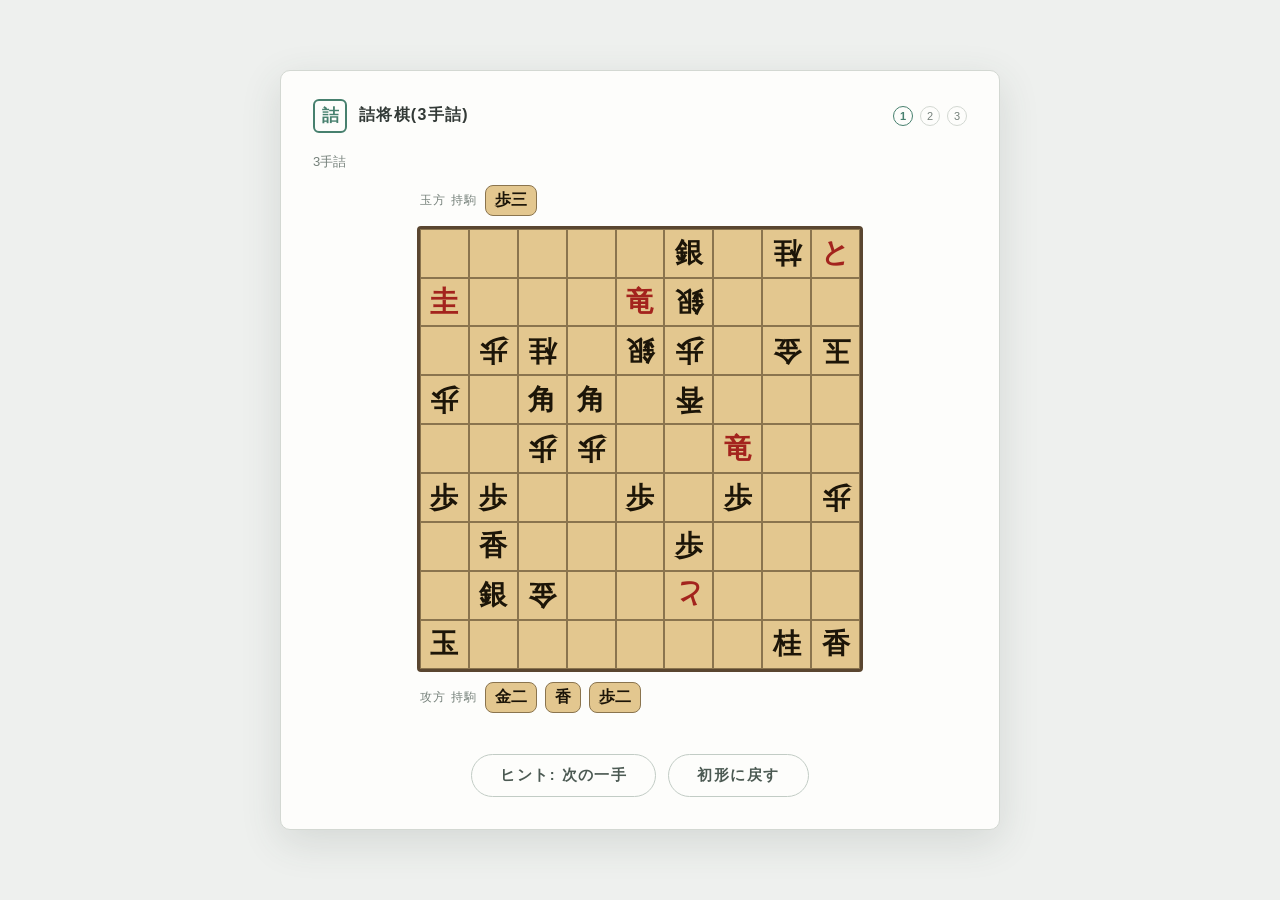
==== commit 4fffdf8a: "拡張機能名を SNSQuizLocker に変更し、説明文をマルチSNS対応の内容に更新 Co-Authored-By: Claude Opus 4.8 <noreply@anthropic.com>" ====
--- a/continue.html
+++ b/continue.html
@@ -3,7 +3,7 @@
 <head>
   <meta charset="utf-8">
   <meta name="viewport" content="width=device-width, initial-scale=1">
-  <title>書き取りを続ける</title>
+  <title>課題を続ける — SNSQuizLocker</title>
   <link rel="stylesheet" href="core/overlay.css">
   <link rel="stylesheet" href="quizzes/koten/koten.css">
   <link rel="stylesheet" href="quizzes/hyakunin/hyakunin.css">
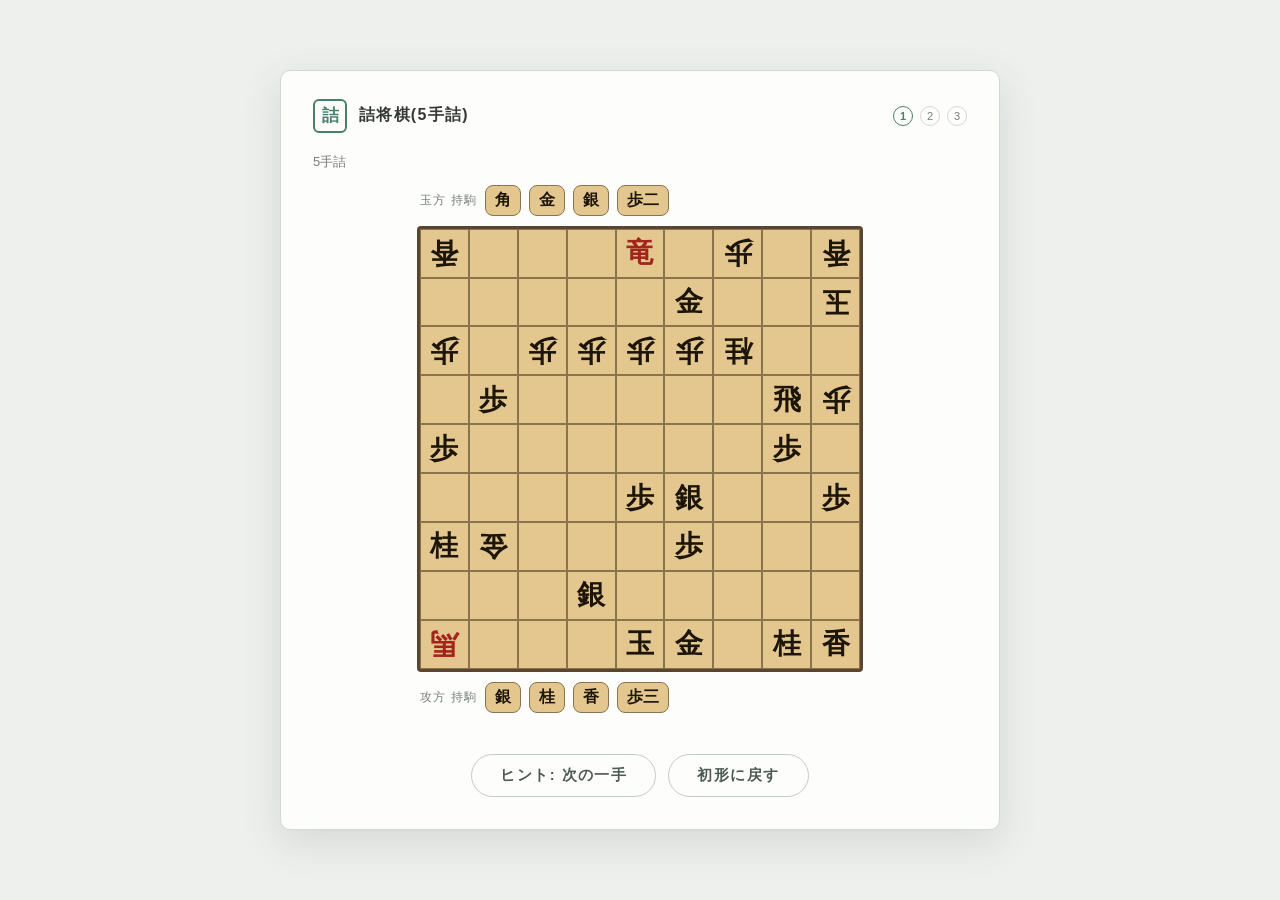
==== commit f8fc80c3: "旋律聴音クイズをプラグインとして追加 - ハ長調・4/4・4小節を毎回自動生成（左手=I/IV/Vランダムの分散和音、   右手=ダイアトニックのランダムウォーク。音価は2分と4分のみ・休符なし） -" ====
--- a/continue.html
+++ b/continue.html
@@ -8,6 +8,7 @@
   <link rel="stylesheet" href="quizzes/koten/koten.css">
   <link rel="stylesheet" href="quizzes/hyakunin/hyakunin.css">
   <link rel="stylesheet" href="quizzes/juon/juon.css">
+  <link rel="stylesheet" href="quizzes/senritsu/senritsu.css">
   <link rel="stylesheet" href="quizzes/tsume/tsume.css">
   <style>
     /* 地色は overlay.css のトークンと同値（オーバーレイが全面を覆うため実質見えない保険） */
@@ -27,6 +28,7 @@
   <script src="quizzes/hyakunin/poems.js"></script>
   <script src="quizzes/hyakunin/hyakunin.js"></script>
   <script src="quizzes/juon/juon.js"></script>
+  <script src="quizzes/senritsu/senritsu.js"></script>
   <script src="quizzes/tsume/shogi.js"></script>
   <script src="quizzes/tsume/problems.js"></script>
   <script src="quizzes/tsume/tsume.js"></script>
--- a/quizzes/senritsu/senritsu.css
+++ b/quizzes/senritsu/senritsu.css
@@ -0,0 +1,82 @@
+/* 旋律聴音クイズ固有のスタイル。senritsu.js が生成する要素を対象にする。
+   基盤CSS(core/overlay.css)の後に読み込む前提。配色は基盤の --k-* トークンを使う。
+   五線譜は SVG で描き、線・音符は currentColor（=インク色）を継承する。 */
+
+.se-staffwrap {
+  position: relative; /* 「整列」ボタンの基準 */
+  margin: 12px 0 8px;
+  padding: 10px 8px;
+  background: var(--k-surface);
+  border-left: 3px solid var(--k-accent);
+}
+
+/* 譜面右上の「整列」ボタン（小さめ） */
+.se-align {
+  position: absolute;
+  top: 6px;
+  right: 8px;
+  font-size: 12px;
+  padding: 4px 14px;
+  border-radius: 14px;
+}
+
+.se-staff {
+  display: block;
+  width: 100%;
+  height: auto;
+  color: var(--k-ink);
+  cursor: crosshair;
+  -webkit-user-select: none;
+  user-select: none;
+}
+
+.se-line { stroke: currentColor; stroke-width: 1; opacity: 0.75; }
+.se-line.se-final { stroke-width: 2.5; }
+.se-clef { font-size: 46px; fill: currentColor; opacity: 0.85; }
+.se-clef-f { font-size: 36px; }
+
+.se-note .se-head { fill: currentColor; }
+.se-note .se-head-half { fill: none; stroke: currentColor; stroke-width: 1.6; } /* 2分は白玉 */
+.se-note .se-stem { stroke: currentColor; stroke-width: 1.6; }
+.se-note .se-ledger { stroke: currentColor; stroke-width: 1; opacity: 0.75; }
+
+/* 置く前のゴースト（縦位置スナップ済みプレビュー） */
+.se-ghost { opacity: 0.35; }
+
+/* 採点結果（自分の音符の正誤のみ。正解の旋律は明かさない） */
+.se-okn .se-head { fill: var(--k-ok); }
+.se-okn .se-head-half { fill: none; stroke: var(--k-ok); }
+.se-okn .se-stem, .se-okn .se-ledger { stroke: var(--k-ok); }
+.se-ngn .se-head { fill: var(--k-ng); }
+.se-ngn .se-head-half { fill: none; stroke: var(--k-ng); }
+.se-ngn .se-stem, .se-ngn .se-ledger { stroke: var(--k-ng); }
+
+/* 音価パレットの選択状態 */
+.se-tools { margin-top: 10px; }
+.se-active {
+  border-color: var(--k-accent);
+  color: var(--k-accent);
+  font-weight: 700;
+}
+
+/* 状態表示 */
+.se-status {
+  min-height: 1.4em;
+  font-size: 13px;
+  color: var(--k-ng);
+  margin: 6px 0 10px;
+  text-align: left;
+}
+
+/* 「正解」表示: しばらく見せてからフェードアウト */
+.se-fadeout { animation: se-fade 1.8s ease forwards; }
+@keyframes se-fade {
+  0%   { opacity: 1; }
+  67%  { opacity: 1; }
+  100% { opacity: 0; }
+}
+
+/* --- 結果（他クイズと同値の共通ルール） --------------------------------- */
+.ytg-result { font-size: 18px; font-weight: 700; margin-bottom: 18px; }
+.ytg-ok { color: var(--k-ok); }
+.ytg-ng { color: var(--k-ng); }
